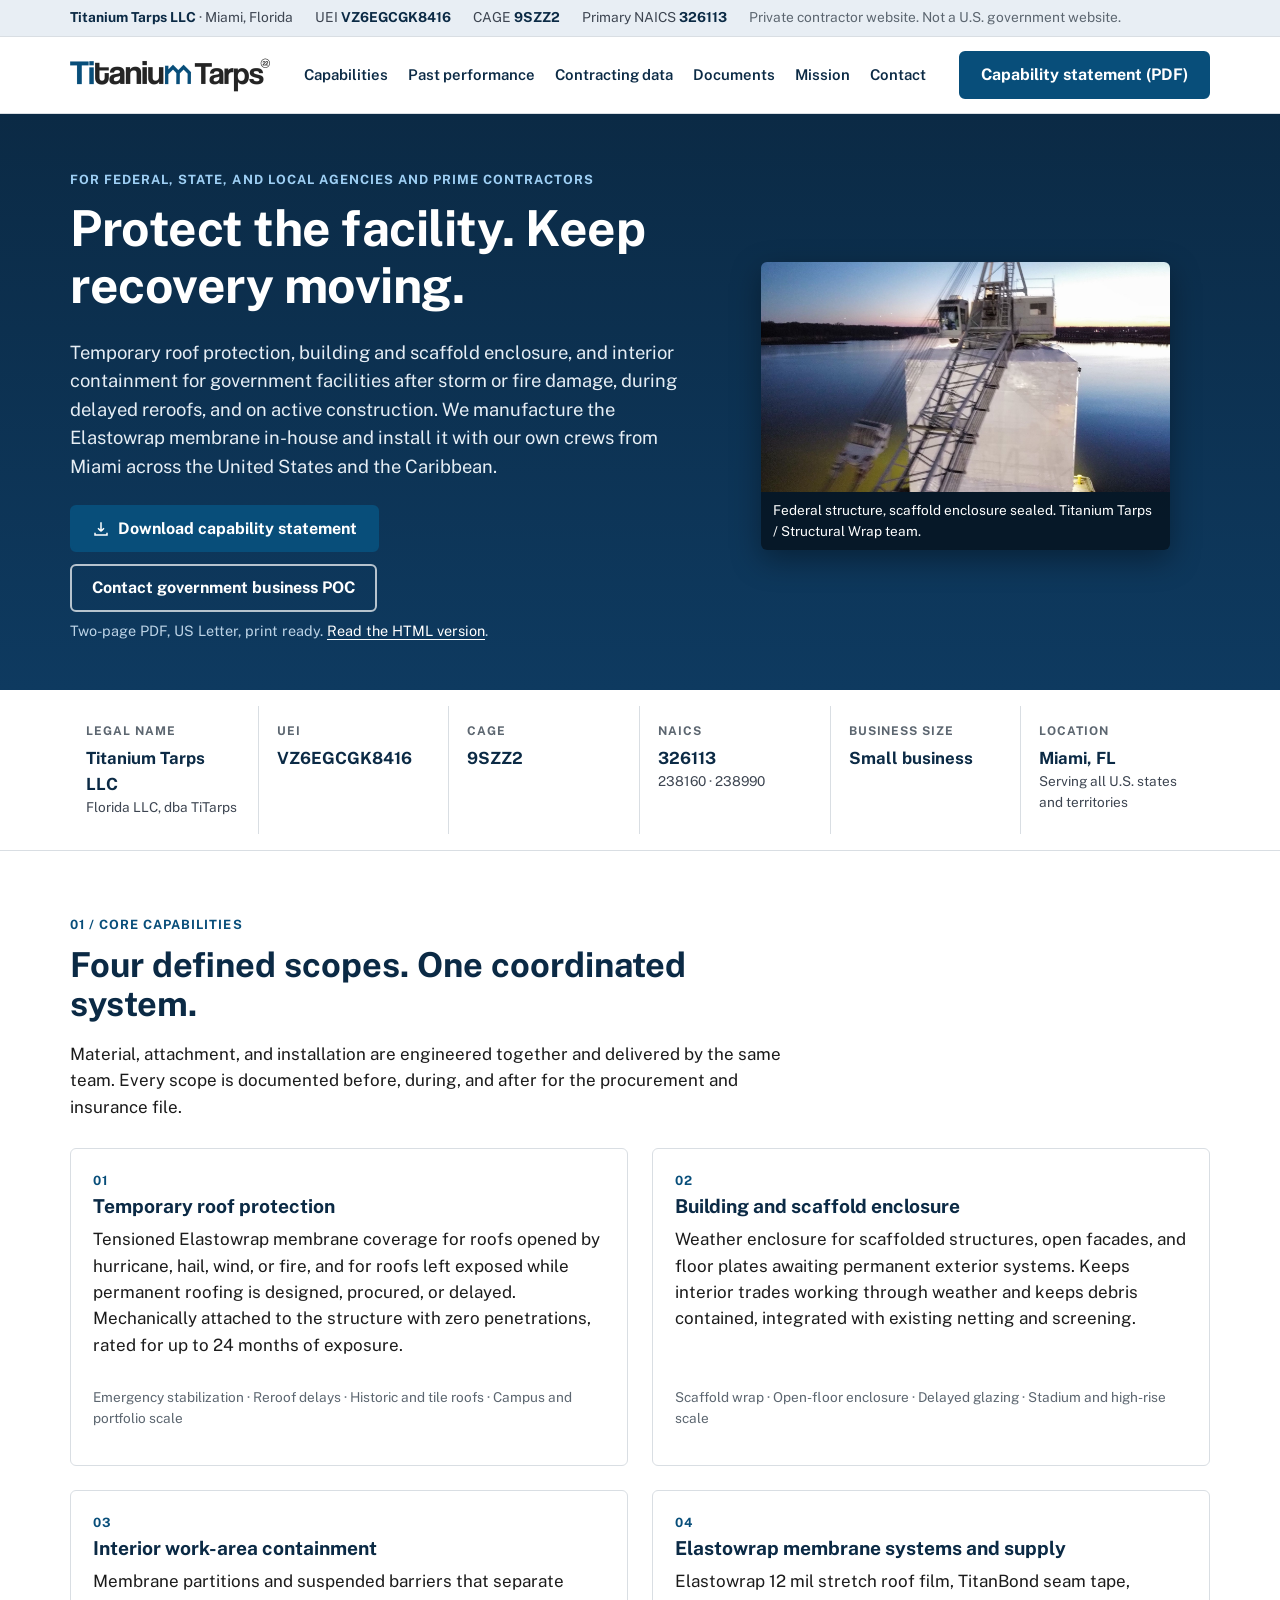
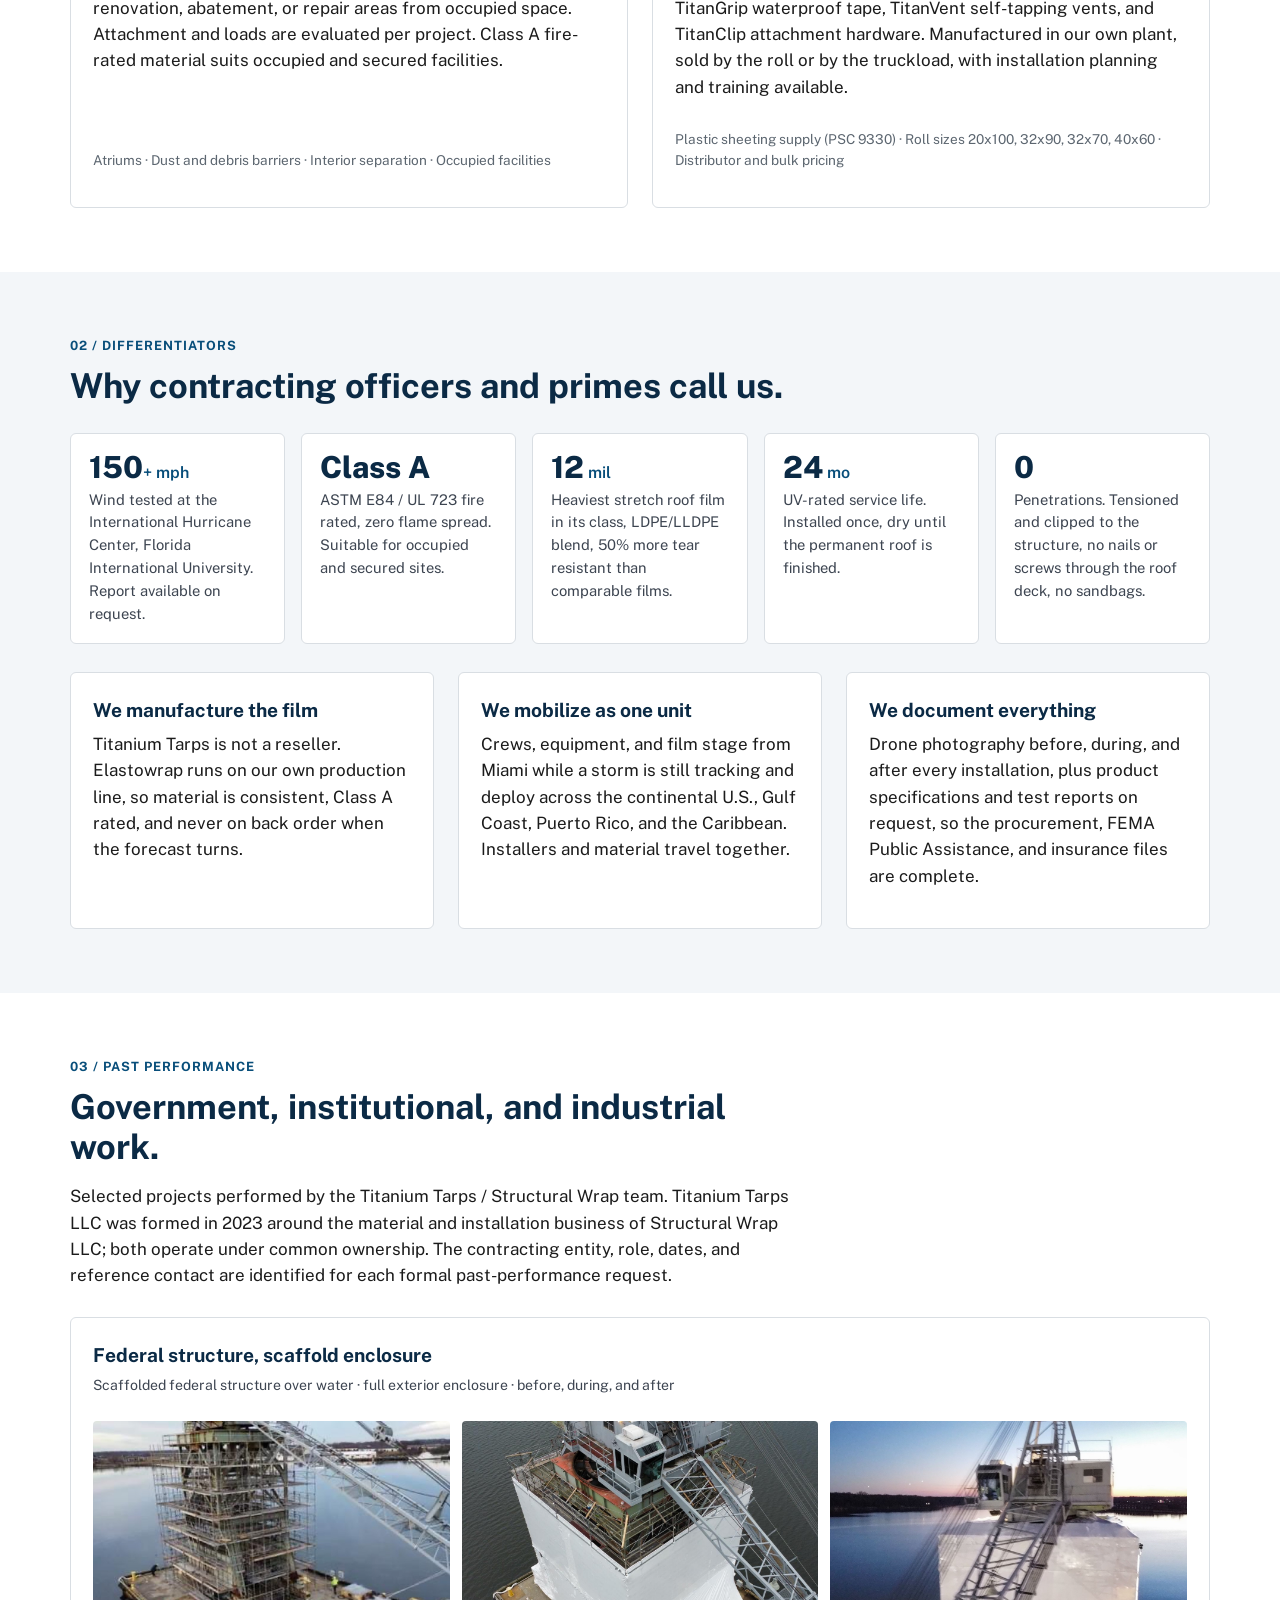
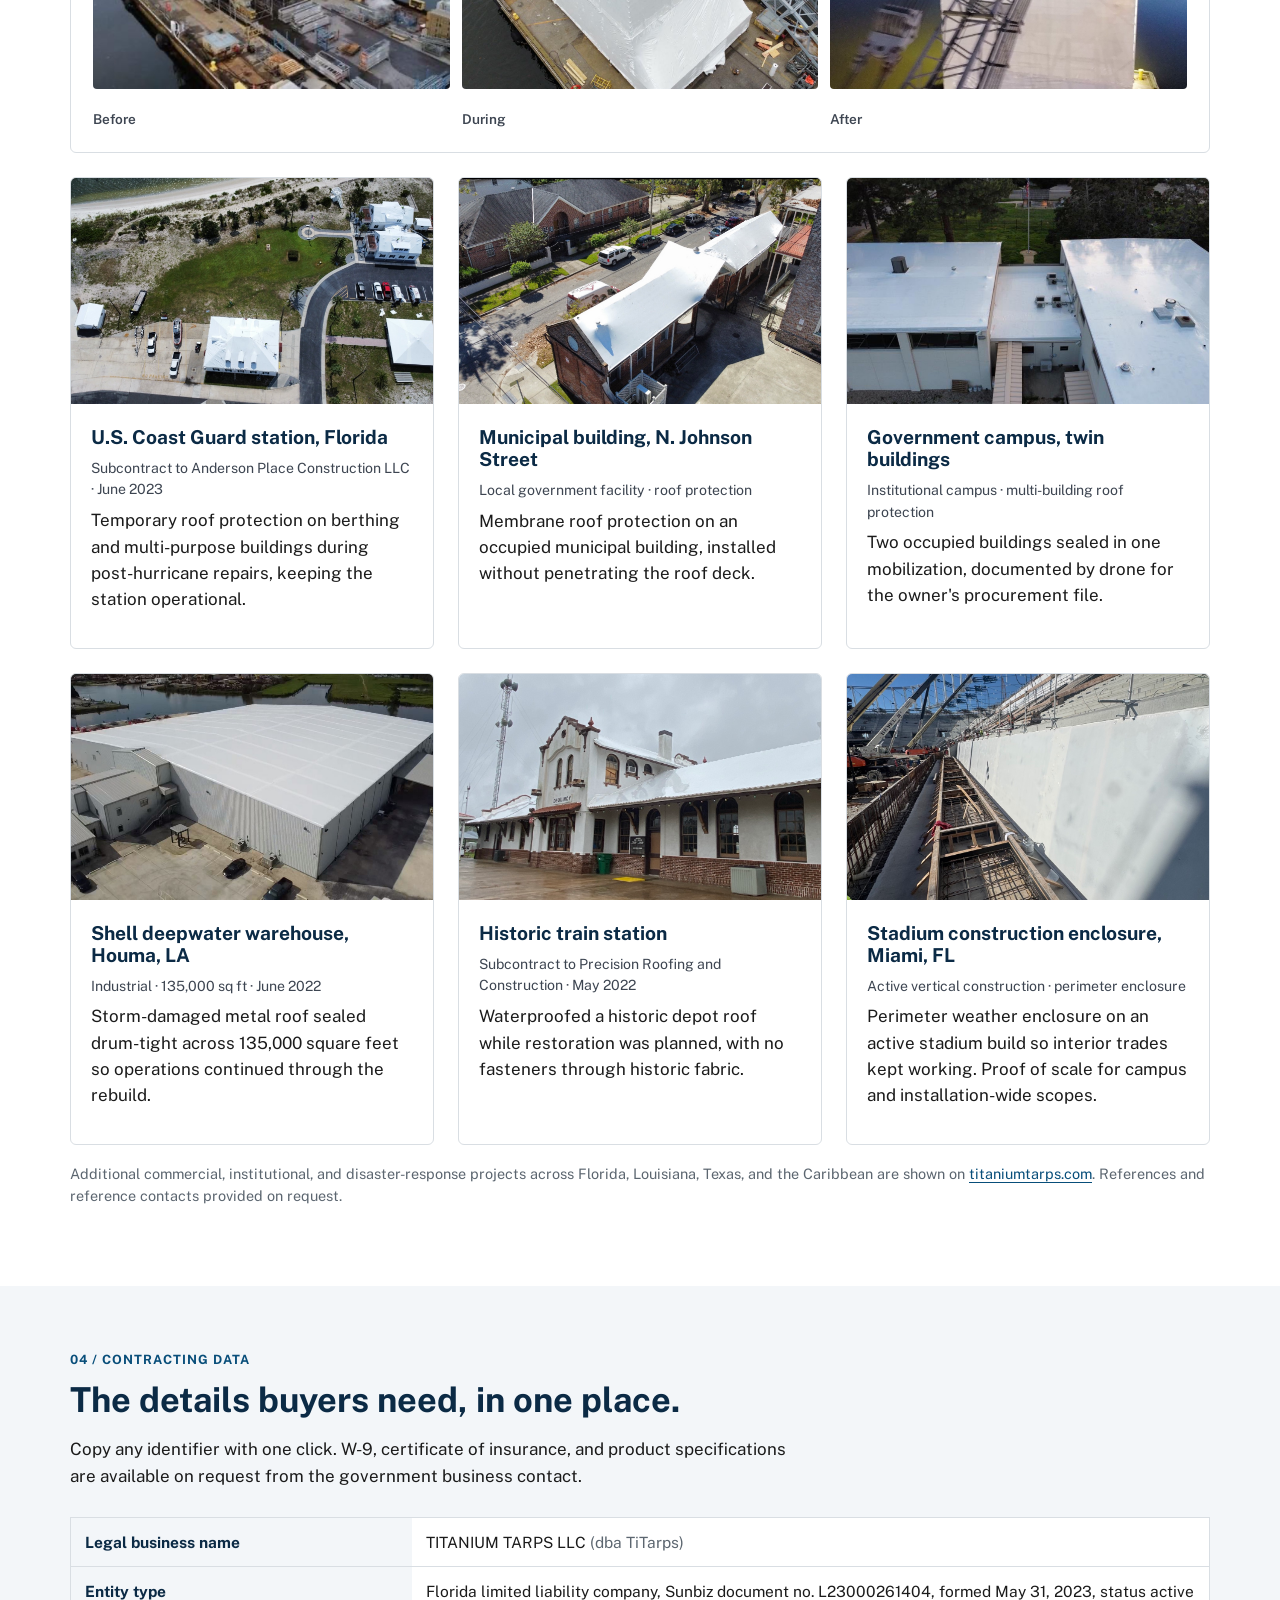
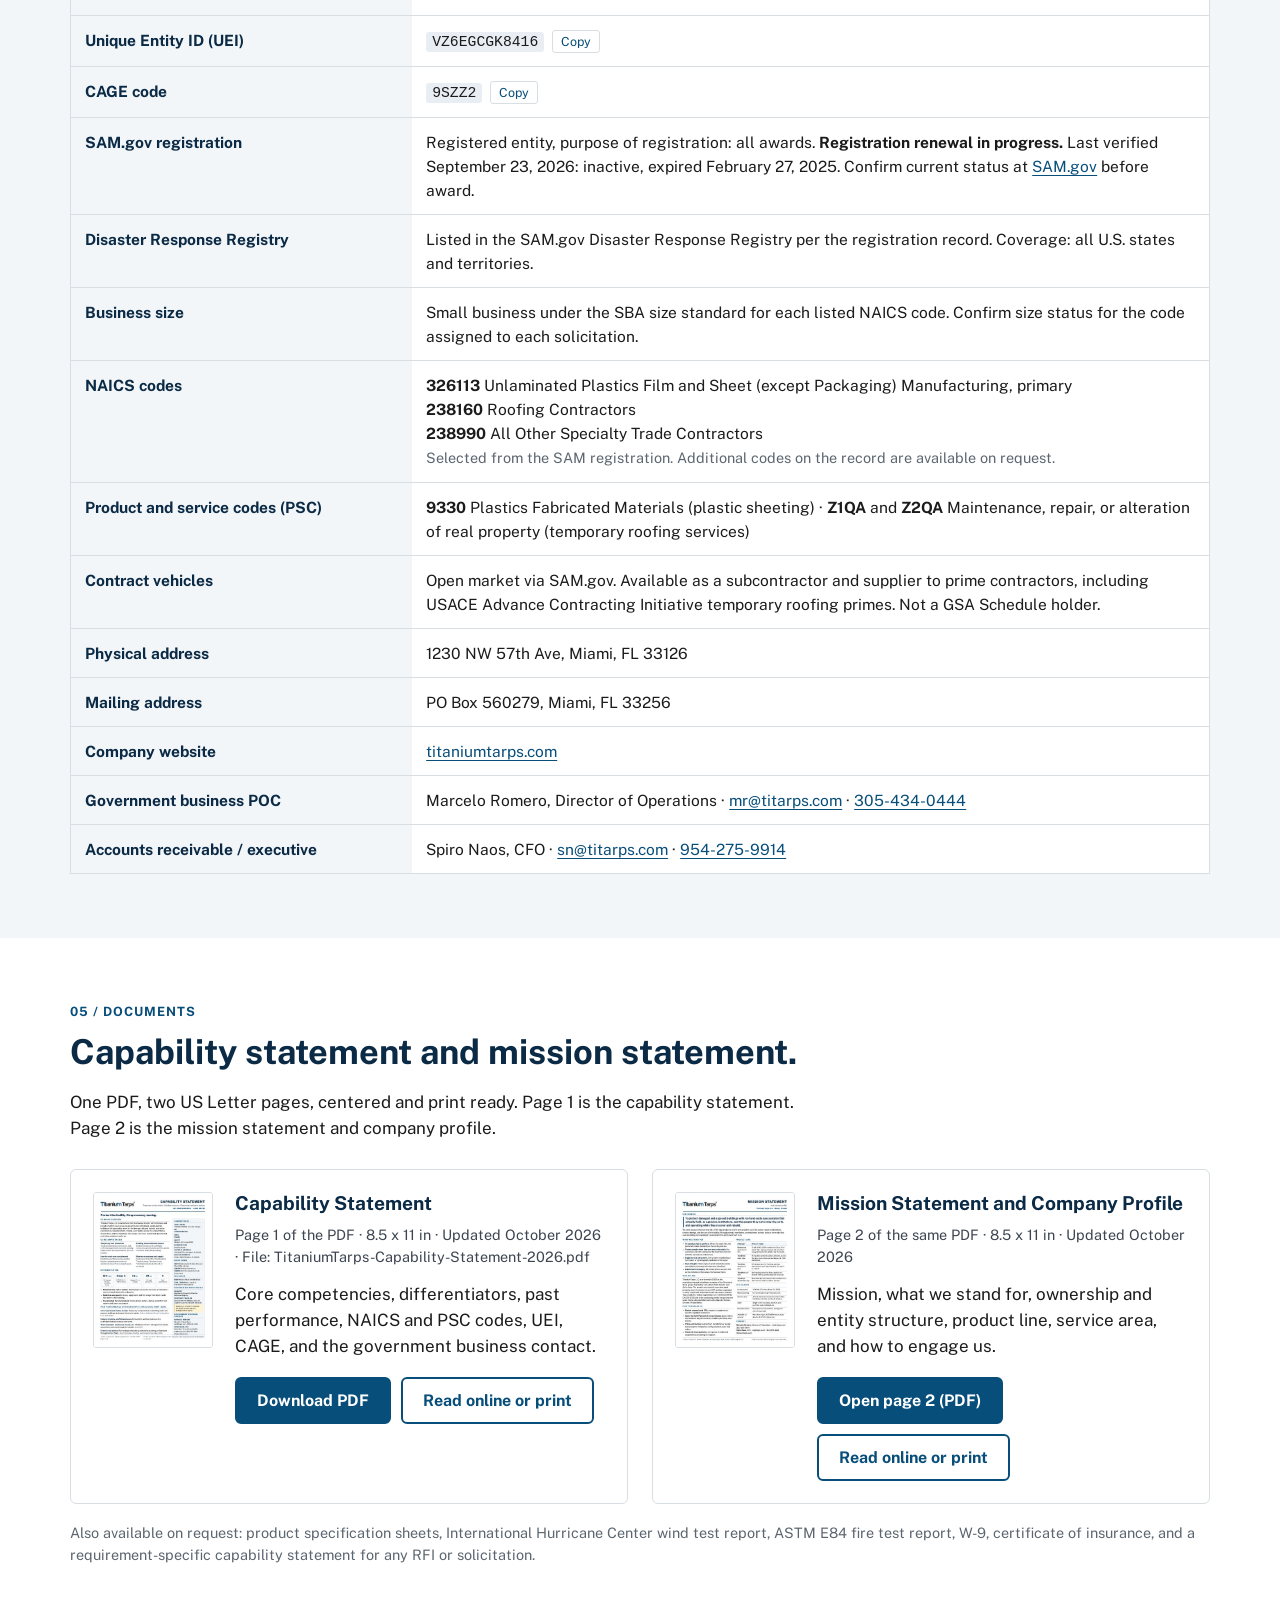
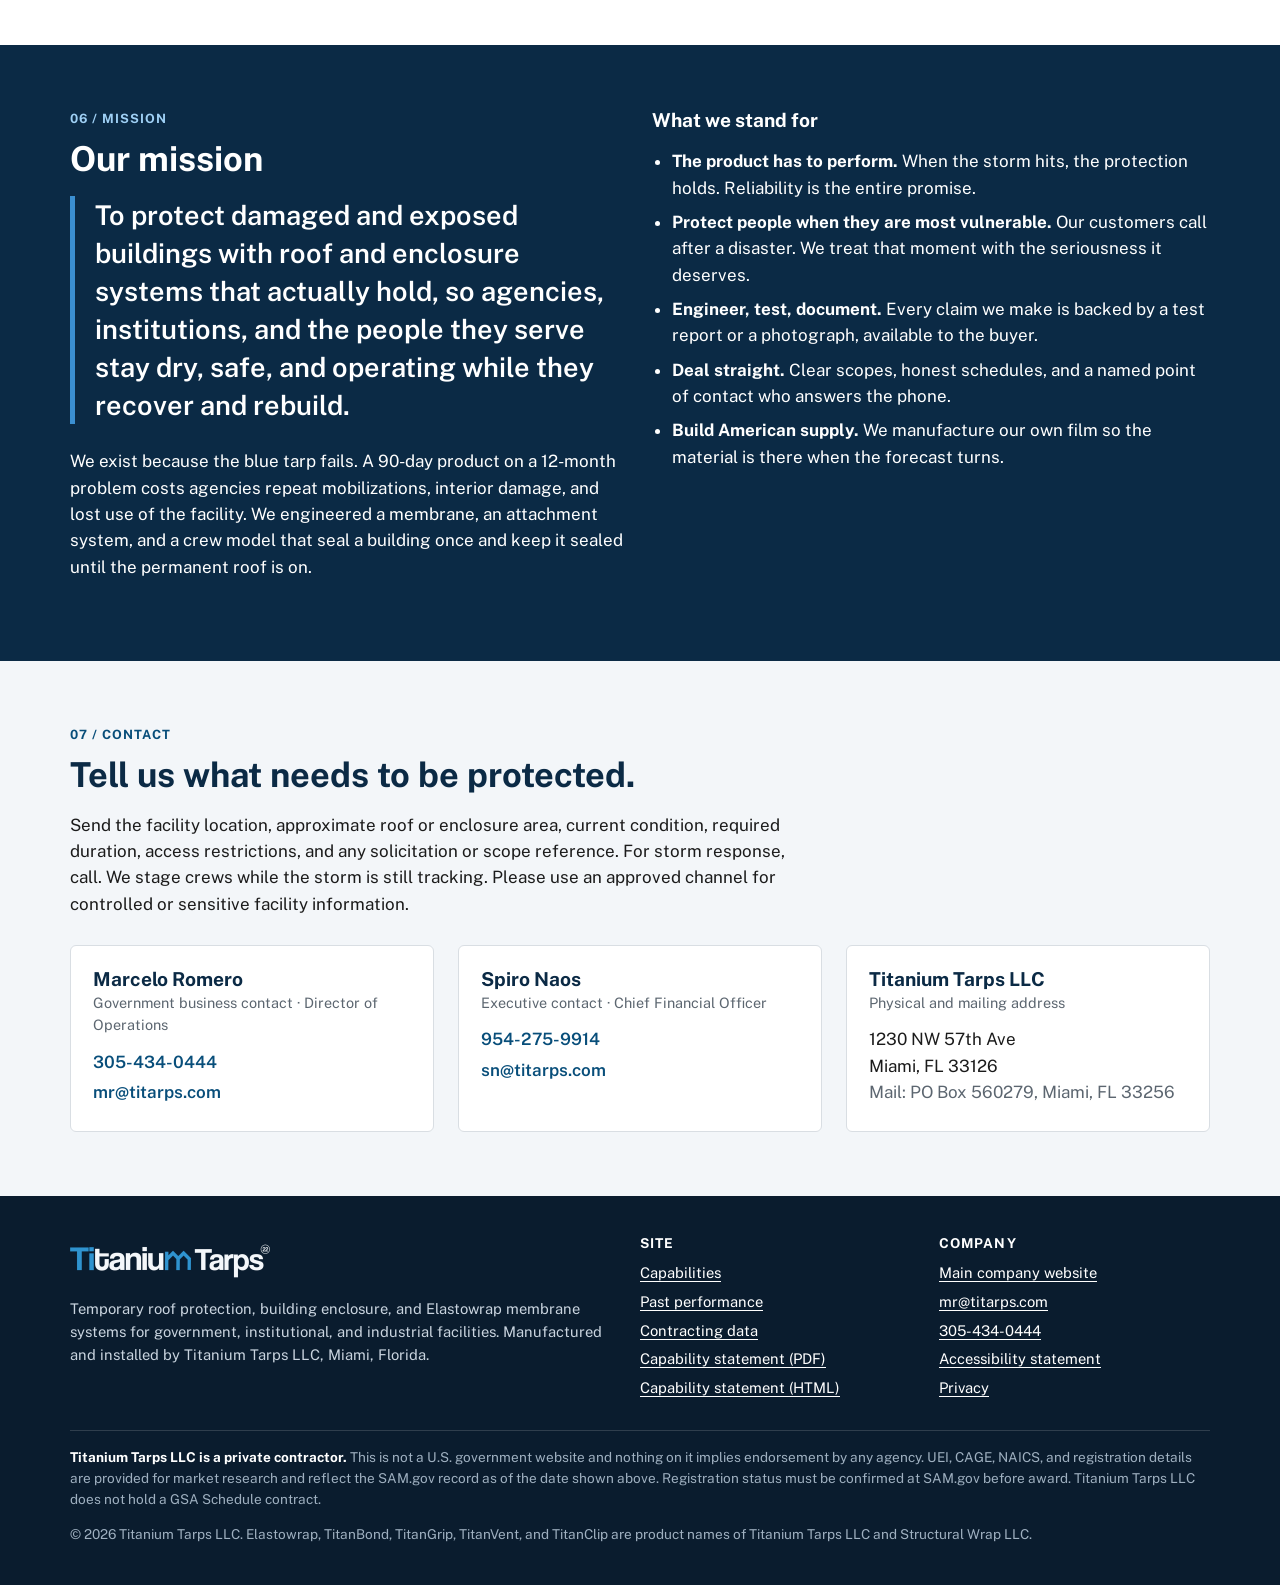
==== index.html @ 2c8c98b2 "Titanium Tarps government capabilities site: home page, 2-page capability statement, PDF Co-Authored" ====
<!doctype html>
<html lang="en">
<head>
<meta charset="utf-8">
<meta name="viewport" content="width=device-width, initial-scale=1">
<title>Titanium Tarps LLC | Government Capabilities: Temporary Roof Protection and Building Enclosure</title>
<meta name="description" content="Titanium Tarps LLC (UEI VZ6EGCGK8416, CAGE 9SZZ2), Miami, Florida. Temporary roof protection, building and scaffold enclosure, interior containment, and Elastowrap membrane supply for federal, state, and local facilities. Download the capability statement.">
<link rel="canonical" href="https://ljbond7.github.io/titarps-gov/">
<meta property="og:title" content="Titanium Tarps LLC | Government Capabilities">
<meta property="og:description" content="Temporary roof protection and building enclosure for government facilities, disaster recovery, and active construction. UEI VZ6EGCGK8416, CAGE 9SZZ2.">
<meta property="og:image" content="https://ljbond7.github.io/titarps-gov/assets/img/gov-tower-after.jpg">
<meta property="og:type" content="website">
<link rel="icon" type="image/png" sizes="32x32" href="assets/logo/favicon-32.png">
<link rel="preconnect" href="https://fonts.googleapis.com">
<link rel="preconnect" href="https://fonts.gstatic.com" crossorigin>
<link href="https://fonts.googleapis.com/css2?family=Public+Sans:wght@400;600;700;800&display=swap" rel="stylesheet">
<link rel="stylesheet" href="css/site.css">
<script type="application/ld+json">
{
  "@context":"https://schema.org",
  "@type":"Organization",
  "name":"Titanium Tarps LLC",
  "alternateName":"TiTarps",
  "url":"https://ljbond7.github.io/titarps-gov/",
  "logo":"https://ljbond7.github.io/titarps-gov/assets/logo/logo.png",
  "telephone":"+1-305-434-0444",
  "email":"mr@titarps.com",
  "address":{"@type":"PostalAddress","streetAddress":"1230 NW 57th Ave","addressLocality":"Miami","addressRegion":"FL","postalCode":"33126","addressCountry":"US"},
  "identifier":[
    {"@type":"PropertyValue","propertyID":"UEI","value":"VZ6EGCGK8416"},
    {"@type":"PropertyValue","propertyID":"CAGE","value":"9SZZ2"},
    {"@type":"PropertyValue","propertyID":"NAICS","value":"326113"}
  ],
  "sameAs":["https://titaniumtarps.com/"]
}
</script>
</head>
<body>
<a class="skip" href="#main">Skip to main content</a>

<div class="idbar">
  <div class="container">
    <span><strong>Titanium Tarps LLC</strong> · Miami, Florida</span>
    <span>UEI <strong>VZ6EGCGK8416</strong></span>
    <span>CAGE <strong>9SZZ2</strong></span>
    <span>Primary NAICS <strong>326113</strong></span>
    <span class="muted">Private contractor website. Not a U.S. government website.</span>
  </div>
</div>

<header class="hdr">
  <div class="container">
    <a class="hdr__logo" href="./" aria-label="Titanium Tarps home"><img src="assets/logo/logo.png" alt="Titanium Tarps" width="220" height="55"></a>
    <button class="burger" id="burger" aria-expanded="false" aria-controls="nav">Menu</button>
    <nav class="hdr__nav" id="nav" aria-label="Primary">
      <a href="#capabilities">Capabilities</a>
      <a href="#performance">Past performance</a>
      <a href="#data">Contracting data</a>
      <a href="#documents">Documents</a>
      <a href="#mission">Mission</a>
      <a href="#contact">Contact</a>
    </nav>
    <a class="btn btn--primary hdr__cta" href="docs/TitaniumTarps-Capability-Statement-2026.pdf">Capability statement (PDF)</a>
  </div>
</header>

<main id="main">

<section class="hero">
  <div class="container hero__grid">
    <div>
      <p class="eyebrow">For federal, state, and local agencies and prime contractors</p>
      <h1>Protect the facility. Keep recovery moving.</h1>
      <p class="lead">Temporary roof protection, building and scaffold enclosure, and interior containment for government facilities after storm or fire damage, during delayed reroofs, and on active construction. We manufacture the Elastowrap membrane in-house and install it with our own crews from Miami across the United States and the Caribbean.</p>
      <div class="hero__ctas">
        <a class="btn btn--primary" href="docs/TitaniumTarps-Capability-Statement-2026.pdf">
          <svg viewBox="0 0 24 24" fill="none" stroke="currentColor" stroke-width="2" aria-hidden="true"><path d="M12 3v12m0 0 4-4m-4 4-4-4M4 17v3h16v-3"/></svg>
          Download capability statement
        </a>
        <a class="btn btn--ghost" href="#contact">Contact government business POC</a>
      </div>
      <p class="small" style="color:#bcd3e6;margin:0">Two-page PDF, US Letter, print ready. <a href="capability-statement.html" style="color:#fff">Read the HTML version</a>.</p>
    </div>
    <figure class="hero__img">
      <img src="assets/img/gov-tower-after.jpg" alt="Federal structure on scaffolding fully enclosed in white Titanium Tarps membrane after installation" width="1600" height="1067">
      <figcaption>Federal structure, scaffold enclosure sealed. Titanium Tarps / Structural Wrap team.</figcaption>
    </figure>
  </div>
</section>

<section class="facts" aria-label="Company quick facts">
  <div class="container">
    <dl>
      <div><dt>Legal name</dt><dd>Titanium Tarps LLC<small>Florida LLC, dba TiTarps</small></dd></div>
      <div><dt>UEI</dt><dd>VZ6EGCGK8416</dd></div>
      <div><dt>CAGE</dt><dd>9SZZ2</dd></div>
      <div><dt>NAICS</dt><dd>326113<small>238160 · 238990</small></dd></div>
      <div><dt>Business size</dt><dd>Small business</dd></div>
      <div><dt>Location</dt><dd>Miami, FL<small>Serving all U.S. states and territories</small></dd></div>
    </dl>
  </div>
</section>

<section class="sec" id="capabilities">
  <div class="container">
    <div class="sec__head">
      <p class="eyebrow">01 / Core capabilities</p>
      <h2>Four defined scopes. One coordinated system.</h2>
      <p>Material, attachment, and installation are engineered together and delivered by the same team. Every scope is documented before, during, and after for the procurement and insurance file.</p>
    </div>
    <div class="grid-2">
      <article class="card">
        <span class="num">01</span>
        <h3>Temporary roof protection</h3>
        <p>Tensioned Elastowrap membrane coverage for roofs opened by hurricane, hail, wind, or fire, and for roofs left exposed while permanent roofing is designed, procured, or delayed. Mechanically attached to the structure with zero penetrations, rated for up to 24 months of exposure.</p>
        <p class="tags">Emergency stabilization · Reroof delays · Historic and tile roofs · Campus and portfolio scale</p>
      </article>
      <article class="card">
        <span class="num">02</span>
        <h3>Building and scaffold enclosure</h3>
        <p>Weather enclosure for scaffolded structures, open facades, and floor plates awaiting permanent exterior systems. Keeps interior trades working through weather and keeps debris contained, integrated with existing netting and screening.</p>
        <p class="tags">Scaffold wrap · Open-floor enclosure · Delayed glazing · Stadium and high-rise scale</p>
      </article>
      <article class="card">
        <span class="num">03</span>
        <h3>Interior work-area containment</h3>
        <p>Membrane partitions and suspended barriers that separate renovation, abatement, or repair areas from occupied space. Attachment and loads are evaluated per project. Class A fire-rated material suits occupied and secured facilities.</p>
        <p class="tags">Atriums · Dust and debris barriers · Interior separation · Occupied facilities</p>
      </article>
      <article class="card">
        <span class="num">04</span>
        <h3>Elastowrap membrane systems and supply</h3>
        <p>Elastowrap 12 mil stretch roof film, TitanBond seam tape, TitanGrip waterproof tape, TitanVent self-tapping vents, and TitanClip attachment hardware. Manufactured in our own plant, sold by the roll or by the truckload, with installation planning and training available.</p>
        <p class="tags">Plastic sheeting supply (PSC 9330) · Roll sizes 20x100, 32x90, 32x70, 40x60 · Distributor and bulk pricing</p>
      </article>
    </div>
  </div>
</section>

<section class="sec sec--alt" id="why">
  <div class="container">
    <div class="sec__head">
      <p class="eyebrow">02 / Differentiators</p>
      <h2>Why contracting officers and primes call us.</h2>
    </div>
    <ul class="specs" aria-label="Tested performance">
      <li><div class="big">150<span>+ mph</span></div><p>Wind tested at the International Hurricane Center, Florida International University. Report available on request.</p></li>
      <li><div class="big">Class A</div><p>ASTM E84 / UL 723 fire rated, zero flame spread. Suitable for occupied and secured sites.</p></li>
      <li><div class="big">12<span> mil</span></div><p>Heaviest stretch roof film in its class, LDPE/LLDPE blend, 50% more tear resistant than comparable films.</p></li>
      <li><div class="big">24<span> mo</span></div><p>UV-rated service life. Installed once, dry until the permanent roof is finished.</p></li>
      <li><div class="big">0</div><p>Penetrations. Tensioned and clipped to the structure, no nails or screws through the roof deck, no sandbags.</p></li>
    </ul>
    <div class="grid-3" style="margin-top:28px">
      <div class="card">
        <h3>We manufacture the film</h3>
        <p>Titanium Tarps is not a reseller. Elastowrap runs on our own production line, so material is consistent, Class A rated, and never on back order when the forecast turns.</p>
      </div>
      <div class="card">
        <h3>We mobilize as one unit</h3>
        <p>Crews, equipment, and film stage from Miami while a storm is still tracking and deploy across the continental U.S., Gulf Coast, Puerto Rico, and the Caribbean. Installers and material travel together.</p>
      </div>
      <div class="card">
        <h3>We document everything</h3>
        <p>Drone photography before, during, and after every installation, plus product specifications and test reports on request, so the procurement, FEMA Public Assistance, and insurance files are complete.</p>
      </div>
    </div>
  </div>
</section>

<section class="sec" id="performance">
  <div class="container">
    <div class="sec__head">
      <p class="eyebrow">03 / Past performance</p>
      <h2>Government, institutional, and industrial work.</h2>
      <p>Selected projects performed by the Titanium Tarps / Structural Wrap team. Titanium Tarps LLC was formed in 2023 around the material and installation business of Structural Wrap LLC; both operate under common ownership. The contracting entity, role, dates, and reference contact are identified for each formal past-performance request.</p>
    </div>

    <div class="card" style="margin-bottom:24px">
      <h3>Federal structure, scaffold enclosure</h3>
      <p class="pp-meta">Scaffolded federal structure over water · full exterior enclosure · before, during, and after</p>
      <div class="bda">
        <figure><img src="assets/img/gov-tower-before.jpg" alt="Federal structure on scaffolding before enclosure" loading="lazy"><figcaption>Before</figcaption></figure>
        <figure><img src="assets/img/gov-tower-during.jpg" alt="Crew installing white membrane on the scaffolded federal structure" loading="lazy"><figcaption>During</figcaption></figure>
        <figure><img src="assets/img/gov-tower-after.jpg" alt="The structure fully sealed in white membrane" loading="lazy"><figcaption>After</figcaption></figure>
      </div>
    </div>

    <div class="grid-3">
      <article class="card card--photo">
        <img src="assets/img/gov-coast-guard-florida.jpg" alt="U.S. Coast Guard facility roofs in Florida being covered with white membrane" loading="lazy">
        <div class="card__body">
          <h3>U.S. Coast Guard station, Florida</h3>
          <p class="pp-meta">Subcontract to Anderson Place Construction LLC · June 2023</p>
          <p>Temporary roof protection on berthing and multi-purpose buildings during post-hurricane repairs, keeping the station operational.</p>
        </div>
      </article>
      <article class="card card--photo">
        <img src="assets/img/municipal-bldg-n-johnson-st.jpg" alt="Municipal building on N Johnson Street sealed under a white membrane roof" loading="lazy">
        <div class="card__body">
          <h3>Municipal building, N. Johnson Street</h3>
          <p class="pp-meta">Local government facility · roof protection</p>
          <p>Membrane roof protection on an occupied municipal building, installed without penetrating the roof deck.</p>
        </div>
      </article>
      <article class="card card--photo">
        <img src="assets/img/gov-campus-flagpole-roofs.jpg" alt="Twin government facility roofs sealed white with a flagpole between them" loading="lazy">
        <div class="card__body">
          <h3>Government campus, twin buildings</h3>
          <p class="pp-meta">Institutional campus · multi-building roof protection</p>
          <p>Two occupied buildings sealed in one mobilization, documented by drone for the owner's procurement file.</p>
        </div>
      </article>
      <article class="card card--photo">
        <img src="assets/img/warehouse-houma-after.jpg" alt="Large industrial warehouse in Houma, Louisiana sealed under white stretch wrap roof" loading="lazy">
        <div class="card__body">
          <h3>Shell deepwater warehouse, Houma, LA</h3>
          <p class="pp-meta">Industrial · 135,000 sq ft · June 2022</p>
          <p>Storm-damaged metal roof sealed drum-tight across 135,000 square feet so operations continued through the rebuild.</p>
        </div>
      </article>
      <article class="card card--photo">
        <img src="assets/img/historic-train-depot.jpg" alt="Historic train depot with its roof protected under white membrane" loading="lazy">
        <div class="card__body">
          <h3>Historic train station</h3>
          <p class="pp-meta">Subcontract to Precision Roofing and Construction · May 2022</p>
          <p>Waterproofed a historic depot roof while restoration was planned, with no fasteners through historic fabric.</p>
        </div>
      </article>
      <article class="card card--photo">
        <img src="assets/img/stadium-wall-wrap.jpg" alt="Stadium under construction with perimeter walls enclosed in white membrane" loading="lazy">
        <div class="card__body">
          <h3>Stadium construction enclosure, Miami, FL</h3>
          <p class="pp-meta">Active vertical construction · perimeter enclosure</p>
          <p>Perimeter weather enclosure on an active stadium build so interior trades kept working. Proof of scale for campus and installation-wide scopes.</p>
        </div>
      </article>
    </div>
    <p class="small muted" style="margin-top:18px">Additional commercial, institutional, and disaster-response projects across Florida, Louisiana, Texas, and the Caribbean are shown on <a href="https://titaniumtarps.com/">titaniumtarps.com</a>. References and reference contacts provided on request.</p>
  </div>
</section>

<section class="sec sec--alt" id="data">
  <div class="container">
    <div class="sec__head">
      <p class="eyebrow">04 / Contracting data</p>
      <h2>The details buyers need, in one place.</h2>
      <p>Copy any identifier with one click. W-9, certificate of insurance, and product specifications are available on request from the government business contact.</p>
    </div>
    <div class="tblwrap"><table class="datatbl">
      <tbody>
        <tr><th scope="row">Legal business name</th><td>TITANIUM TARPS LLC <span class="muted">(dba TiTarps)</span></td></tr>
        <tr><th scope="row">Entity type</th><td>Florida limited liability company, Sunbiz document no. L23000261404, formed May 31, 2023, status active</td></tr>
        <tr><th scope="row">Unique Entity ID (UEI)</th><td><code id="uei">VZ6EGCGK8416</code><button class="copy" data-copy="uei" type="button">Copy</button></td></tr>
        <tr><th scope="row">CAGE code</th><td><code id="cage">9SZZ2</code><button class="copy" data-copy="cage" type="button">Copy</button></td></tr>
        <tr><th scope="row">SAM.gov registration</th><td>Registered entity, purpose of registration: all awards. <strong>Registration renewal in progress.</strong> Last verified September 23, 2026: inactive, expired February 27, 2025. Confirm current status at <a href="https://sam.gov/">SAM.gov</a> before award.</td></tr>
        <tr><th scope="row">Disaster Response Registry</th><td>Listed in the SAM.gov Disaster Response Registry per the registration record. Coverage: all U.S. states and territories.</td></tr>
        <tr><th scope="row">Business size</th><td>Small business under the SBA size standard for each listed NAICS code. Confirm size status for the code assigned to each solicitation.</td></tr>
        <tr><th scope="row">NAICS codes</th><td>
          <strong>326113</strong> Unlaminated Plastics Film and Sheet (except Packaging) Manufacturing, primary<br>
          <strong>238160</strong> Roofing Contractors<br>
          <strong>238990</strong> All Other Specialty Trade Contractors<br>
          <span class="small muted">Selected from the SAM registration. Additional codes on the record are available on request.</span></td></tr>
        <tr><th scope="row">Product and service codes (PSC)</th><td><strong>9330</strong> Plastics Fabricated Materials (plastic sheeting) · <strong>Z1QA</strong> and <strong>Z2QA</strong> Maintenance, repair, or alteration of real property (temporary roofing services)</td></tr>
        <tr><th scope="row">Contract vehicles</th><td>Open market via SAM.gov. Available as a subcontractor and supplier to prime contractors, including USACE Advance Contracting Initiative temporary roofing primes. Not a GSA Schedule holder.</td></tr>
        <tr><th scope="row">Physical address</th><td>1230 NW 57th Ave, Miami, FL 33126</td></tr>
        <tr><th scope="row">Mailing address</th><td>PO Box 560279, Miami, FL 33256</td></tr>
        <tr><th scope="row">Company website</th><td><a href="https://titaniumtarps.com/">titaniumtarps.com</a></td></tr>
        <tr><th scope="row">Government business POC</th><td>Marcelo Romero, Director of Operations · <a href="mailto:mr@titarps.com">mr@titarps.com</a> · <a href="tel:+13054340444">305-434-0444</a></td></tr>
        <tr><th scope="row">Accounts receivable / executive</th><td>Spiro Naos, CFO · <a href="mailto:sn@titarps.com">sn@titarps.com</a> · <a href="tel:+19542759914">954-275-9914</a></td></tr>
      </tbody>
    </table></div>
  </div>
</section>

<section class="sec" id="documents">
  <div class="container">
    <div class="sec__head">
      <p class="eyebrow">05 / Documents</p>
      <h2>Capability statement and mission statement.</h2>
      <p>One PDF, two US Letter pages, centered and print ready. Page 1 is the capability statement. Page 2 is the mission statement and company profile.</p>
    </div>
    <div class="grid-2">
      <div class="doc">
        <div class="doc__thumb"><img src="assets/img/capstatement-p1.jpg" alt="Thumbnail of the capability statement, page 1" loading="lazy"></div>
        <div>
          <h3>Capability Statement</h3>
          <p class="doc__meta">Page 1 of the PDF · 8.5 x 11 in · Updated October 2026 · File: TitaniumTarps-Capability-Statement-2026.pdf</p>
          <p>Core competencies, differentiators, past performance, NAICS and PSC codes, UEI, CAGE, and the government business contact.</p>
          <div class="doc__actions">
            <a class="btn btn--primary" href="docs/TitaniumTarps-Capability-Statement-2026.pdf" download>Download PDF</a>
            <a class="btn btn--outline" href="capability-statement.html">Read online or print</a>
          </div>
        </div>
      </div>
      <div class="doc">
        <div class="doc__thumb"><img src="assets/img/capstatement-p2.jpg" alt="Thumbnail of the mission statement and company profile, page 2" loading="lazy"></div>
        <div>
          <h3>Mission Statement and Company Profile</h3>
          <p class="doc__meta">Page 2 of the same PDF · 8.5 x 11 in · Updated October 2026</p>
          <p>Mission, what we stand for, ownership and entity structure, product line, service area, and how to engage us.</p>
          <div class="doc__actions">
            <a class="btn btn--primary" href="docs/TitaniumTarps-Capability-Statement-2026.pdf#page=2">Open page 2 (PDF)</a>
            <a class="btn btn--outline" href="capability-statement.html#mission">Read online or print</a>
          </div>
        </div>
      </div>
    </div>
    <p class="small muted" style="margin-top:18px">Also available on request: product specification sheets, International Hurricane Center wind test report, ASTM E84 fire test report, W-9, certificate of insurance, and a requirement-specific capability statement for any RFI or solicitation.</p>
  </div>
</section>

<section class="sec mission" id="mission">
  <div class="container grid-2">
    <div>
      <p class="eyebrow">06 / Mission</p>
      <h2>Our mission</h2>
      <blockquote>To protect damaged and exposed buildings with roof and enclosure systems that actually hold, so agencies, institutions, and the people they serve stay dry, safe, and operating while they recover and rebuild.</blockquote>
      <p>We exist because the blue tarp fails. A 90-day product on a 12-month problem costs agencies repeat mobilizations, interior damage, and lost use of the facility. We engineered a membrane, an attachment system, and a crew model that seal a building once and keep it sealed until the permanent roof is on.</p>
    </div>
    <div>
      <h3>What we stand for</h3>
      <ul>
        <li><strong>The product has to perform.</strong> When the storm hits, the protection holds. Reliability is the entire promise.</li>
        <li><strong>Protect people when they are most vulnerable.</strong> Our customers call after a disaster. We treat that moment with the seriousness it deserves.</li>
        <li><strong>Engineer, test, document.</strong> Every claim we make is backed by a test report or a photograph, available to the buyer.</li>
        <li><strong>Deal straight.</strong> Clear scopes, honest schedules, and a named point of contact who answers the phone.</li>
        <li><strong>Build American supply.</strong> We manufacture our own film so the material is there when the forecast turns.</li>
      </ul>
    </div>
  </div>
</section>

<section class="sec sec--alt" id="contact">
  <div class="container">
    <div class="sec__head">
      <p class="eyebrow">07 / Contact</p>
      <h2>Tell us what needs to be protected.</h2>
      <p>Send the facility location, approximate roof or enclosure area, current condition, required duration, access restrictions, and any solicitation or scope reference. For storm response, call. We stage crews while the storm is still tracking. Please use an approved channel for controlled or sensitive facility information.</p>
    </div>
    <div class="grid-3">
      <div class="contact-card">
        <h3>Marcelo Romero</h3>
        <p class="role">Government business contact · Director of Operations</p>
        <a href="tel:+13054340444">305-434-0444</a>
        <a href="mailto:mr@titarps.com?subject=Government%20requirement%20for%20Titanium%20Tarps">mr@titarps.com</a>
      </div>
      <div class="contact-card">
        <h3>Spiro Naos</h3>
        <p class="role">Executive contact · Chief Financial Officer</p>
        <a href="tel:+19542759914">954-275-9914</a>
        <a href="mailto:sn@titarps.com">sn@titarps.com</a>
      </div>
      <div class="contact-card">
        <h3>Titanium Tarps LLC</h3>
        <p class="role">Physical and mailing address</p>
        <p style="margin:0">1230 NW 57th Ave<br>Miami, FL 33126<br><span class="muted">Mail: PO Box 560279, Miami, FL 33256</span></p>
      </div>
    </div>
  </div>
</section>

</main>

<footer class="ftr">
  <div class="container">
    <div class="ftr__grid">
      <div>
        <img src="assets/logo/logo-dark.png" alt="Titanium Tarps" width="200" height="50" style="margin-bottom:12px">
        <p>Temporary roof protection, building enclosure, and Elastowrap membrane systems for government, institutional, and industrial facilities. Manufactured and installed by Titanium Tarps LLC, Miami, Florida.</p>
      </div>
      <div>
        <h4>Site</h4>
        <ul>
          <li><a href="#capabilities">Capabilities</a></li>
          <li><a href="#performance">Past performance</a></li>
          <li><a href="#data">Contracting data</a></li>
          <li><a href="docs/TitaniumTarps-Capability-Statement-2026.pdf">Capability statement (PDF)</a></li>
          <li><a href="capability-statement.html">Capability statement (HTML)</a></li>
        </ul>
      </div>
      <div>
        <h4>Company</h4>
        <ul>
          <li><a href="https://titaniumtarps.com/">Main company website</a></li>
          <li><a href="mailto:mr@titarps.com">mr@titarps.com</a></li>
          <li><a href="tel:+13054340444">305-434-0444</a></li>
          <li><a href="accessibility.html">Accessibility statement</a></li>
          <li><a href="privacy.html">Privacy</a></li>
        </ul>
      </div>
    </div>
    <div class="ftr__legal">
      <p><strong>Titanium Tarps LLC is a private contractor.</strong> This is not a U.S. government website and nothing on it implies endorsement by any agency. UEI, CAGE, NAICS, and registration details are provided for market research and reflect the SAM.gov record as of the date shown above. Registration status must be confirmed at SAM.gov before award. Titanium Tarps LLC does not hold a GSA Schedule contract.</p>
      <p>&copy; 2026 Titanium Tarps LLC. Elastowrap, TitanBond, TitanGrip, TitanVent, and TitanClip are product names of Titanium Tarps LLC and Structural Wrap LLC.</p>
    </div>
  </div>
</footer>

<script src="js/site.js"></script>
</body>
</html>
---- css/site.css ----
/* Titanium Tarps LLC, government capabilities site. Light, high-contrast, WCAG 2.1 AA targets. */
:root{
  --navy:#0b2a45;
  --blue:#084e7a;      /* logo blue */
  --blue-dk:#063a5b;
  --ink:#1b1b1b;
  --ink-2:#3d4551;
  --ink-3:#5c6670;
  --line:#d9dee3;
  --bg:#ffffff;
  --bg-2:#f3f6f9;
  --bg-3:#e8eef4;
  --warn-bg:#fff4d6;
  --warn-line:#e5a000;
  --ok:#1f7a3f;
  --max:1180px;
  --radius:6px;
  --font:"Public Sans","Helvetica Neue",Arial,sans-serif;
}
*{box-sizing:border-box}
html{scroll-behavior:smooth;-webkit-text-size-adjust:100%}
html,body{overflow-x:hidden}
body{margin:0;font-family:var(--font);font-size:17px;line-height:1.55;color:var(--ink);background:var(--bg)}
img{max-width:100%;height:auto;display:block}
a{color:var(--blue);text-underline-offset:3px}
a:hover{color:var(--blue-dk)}
:focus-visible{outline:3px solid #ffbf47;outline-offset:2px}
h1,h2,h3,h4{line-height:1.15;margin:0 0 .5em;font-weight:700;color:var(--navy)}
h1{font-size:clamp(2rem,4.2vw,3.1rem);letter-spacing:-.01em}
h2{font-size:clamp(1.55rem,3vw,2.15rem)}
h3{font-size:1.2rem}
p{margin:0 0 1em}
.container{max-width:var(--max);margin:0 auto;padding:0 20px}
.skip{position:absolute;left:-999px;top:8px;background:var(--navy);color:#fff;padding:10px 14px;z-index:999;border-radius:var(--radius)}
.skip:focus{left:8px}

/* buttons */
.btn{display:inline-flex;align-items:center;gap:8px;padding:12px 20px;border-radius:var(--radius);font-weight:700;text-decoration:none;border:2px solid transparent;cursor:pointer;font-size:1rem;line-height:1.2;font-family:inherit}
.btn--primary{background:var(--blue);color:#fff;border-color:var(--blue)}
.btn--primary:hover{background:var(--blue-dk);color:#fff}
.btn--outline{background:#fff;color:var(--blue);border-color:var(--blue)}
.btn--outline:hover{background:var(--bg-3)}
.btn--ghost{background:transparent;color:#fff;border-color:rgba(255,255,255,.7)}
.btn--ghost:hover{background:rgba(255,255,255,.12);color:#fff}
.btn svg{width:18px;height:18px;flex:none}

/* top identity bar (ours, not a government banner) */
.idbar{background:var(--bg-3);border-bottom:1px solid var(--line);font-size:.86rem;color:var(--ink-2)}
.idbar .container{display:flex;flex-wrap:wrap;overflow:hidden;gap:6px 22px;align-items:center;min-height:36px;padding-top:4px;padding-bottom:4px}
.idbar strong{color:var(--navy)}

/* header */
.hdr{background:#fff;border-bottom:1px solid var(--line);position:sticky;top:0;z-index:50}
.hdr .container{display:flex;align-items:center;justify-content:space-between;gap:20px;min-height:76px}
.hdr__logo img{width:200px;height:auto;flex:none}
.hdr__nav{display:flex;gap:4px;flex-wrap:wrap}
.hdr__nav a{color:var(--navy);text-decoration:none;font-weight:600;padding:8px 8px;border-radius:4px;font-size:.93rem;white-space:nowrap}
.hdr__nav a:hover{background:var(--bg-3)}
.hdr__cta{white-space:nowrap}
.burger{display:none;background:none;border:2px solid var(--navy);border-radius:4px;padding:6px 10px;font-weight:700;color:var(--navy);font-family:inherit;cursor:pointer}
@media (max-width:1200px){.hdr__cta{display:none}}
@media (max-width:980px){
  .hdr__nav{display:none}
  .hdr__nav.is-open{display:flex;flex-direction:column;position:absolute;left:0;right:0;top:100%;background:#fff;border-bottom:1px solid var(--line);padding:10px 20px 16px}
  .burger{display:inline-block}
  .hdr__cta{display:none}
}

/* hero */
.hero{background:linear-gradient(180deg,var(--navy) 0%,#0e3a60 100%);color:#fff;padding:56px 0 48px}
.hero h1{color:#fff;max-width:18ch}
.hero .eyebrow{color:#9fd0f5}
.hero p.lead{font-size:1.15rem;max-width:62ch;color:#e6eef5}
.hero__grid{display:grid;grid-template-columns:1.25fr 1fr;gap:40px;align-items:center}
.hero__ctas{display:flex;flex-wrap:wrap;gap:12px;margin:24px 0 8px}
.hero__img{border-radius:var(--radius);overflow:hidden;box-shadow:0 10px 30px rgba(0,0,0,.35)}
.hero__img figcaption{background:rgba(0,0,0,.55);color:#fff;font-size:.85rem;padding:8px 12px}
@media (max-width:860px){.hero__grid{grid-template-columns:1fr}}
.eyebrow{text-transform:uppercase;letter-spacing:.08em;font-size:.8rem;font-weight:700;color:var(--blue);margin-bottom:10px}

/* quick facts strip */
.facts{background:#fff;border-bottom:1px solid var(--line)}
.facts dl{display:grid;grid-template-columns:repeat(auto-fit,minmax(170px,1fr));gap:0;margin:0}
.facts div{padding:16px 18px;border-right:1px solid var(--line)}
.facts div:last-child{border-right:0}
.facts dt{font-size:.75rem;text-transform:uppercase;letter-spacing:.08em;color:var(--ink-3);font-weight:700}
.facts dd{margin:4px 0 0;font-weight:700;color:var(--navy);font-size:1.05rem;word-break:break-word}
.facts dd small{display:block;font-weight:400;color:var(--ink-2);font-size:.85rem}

/* notice */
.notice{background:var(--warn-bg);border-left:6px solid var(--warn-line);padding:14px 18px;border-radius:0 var(--radius) var(--radius) 0;margin:28px 0 0;font-size:.95rem}
.notice strong{color:var(--navy)}

/* sections */
.sec{padding:64px 0}
.sec--alt{background:var(--bg-2)}
.sec__head{max-width:74ch;margin-bottom:28px}
.grid-2{display:grid;grid-template-columns:repeat(2,1fr);gap:24px}
.grid-3{display:grid;grid-template-columns:repeat(3,1fr);gap:24px}
@media (max-width:900px){.grid-3{grid-template-columns:1fr 1fr}}
@media (max-width:640px){.grid-2,.grid-3{grid-template-columns:1fr}}
.card{background:#fff;border:1px solid var(--line);border-radius:var(--radius);padding:22px;display:flex;flex-direction:column}
.card h3{margin-top:4px}
.card .num{font-size:.8rem;font-weight:700;color:var(--blue);letter-spacing:.08em}
.card .tags{margin-top:auto;padding-top:12px;font-size:.85rem;color:var(--ink-3)}
.card img{border-radius:4px;margin-bottom:14px;aspect-ratio:16/10;object-fit:cover}
.card--photo{padding:0;overflow:hidden}
.card--photo img{border-radius:0;margin:0}
.card--photo .card__body{padding:18px 20px}
.pp-meta{font-size:.88rem;color:var(--ink-2);margin:0 0 6px}

/* spec list */
.specs{display:grid;grid-template-columns:repeat(auto-fit,minmax(200px,1fr));gap:16px;margin:0;padding:0;list-style:none}
.specs li{background:#fff;border:1px solid var(--line);border-radius:var(--radius);padding:18px}
.specs .big{font-size:1.9rem;font-weight:800;color:var(--navy);line-height:1;margin-bottom:6px}
.specs .big span{font-size:1rem;font-weight:600;color:var(--blue)}
.specs p{margin:0;font-size:.92rem;color:var(--ink-2)}

/* before-during-after row */
.bda{display:grid;grid-template-columns:repeat(3,1fr);gap:12px;margin:18px 0 0}
.bda figure{margin:0}
.bda img{aspect-ratio:4/3;object-fit:cover;border-radius:4px}
.bda figcaption{font-size:.85rem;color:var(--ink-2);padding-top:6px;font-weight:600}
@media (max-width:640px){.bda{grid-template-columns:1fr}}

/* data table */
.tblwrap{overflow-x:auto}
.datatbl{width:100%;border-collapse:collapse;table-layout:fixed;word-wrap:break-word;overflow-wrap:anywhere;background:#fff;border:1px solid var(--line);font-size:.97rem}
.datatbl th,.datatbl td{text-align:left;padding:12px 14px;border-bottom:1px solid var(--line);vertical-align:top}
.datatbl th{width:30%;background:var(--bg-2);color:var(--navy);font-weight:700}
.datatbl tr:last-child th,.datatbl tr:last-child td{border-bottom:0}
.datatbl code{font-family:"SF Mono",Menlo,Consolas,monospace;font-size:.95em;background:var(--bg-3);padding:2px 6px;border-radius:3px}
.copy{margin-left:8px;font-size:.78rem;padding:3px 8px;border:1px solid var(--line);background:#fff;border-radius:3px;cursor:pointer;color:var(--blue);font-family:inherit}
.copy:hover{background:var(--bg-3)}

/* documents */
.doc{display:grid;grid-template-columns:120px 1fr;gap:22px;background:#fff;border:1px solid var(--line);border-radius:var(--radius);padding:22px;align-items:start}
.doc__thumb{border:1px solid var(--line);background:var(--bg-2);aspect-ratio:8.5/11;display:flex;align-items:center;justify-content:center;border-radius:3px;overflow:hidden}
.doc__thumb img{width:100%;height:100%;object-fit:cover}
.doc__meta{font-size:.9rem;color:var(--ink-2);margin:4px 0 12px}
.doc__actions{display:flex;flex-wrap:wrap;gap:10px}
@media (max-width:560px){.doc{grid-template-columns:1fr}.doc__thumb{max-width:140px}}

/* mission */
.mission{background:var(--navy);color:#fff}
.mission h2,.mission h3{color:#fff}
.mission .eyebrow{color:#9fd0f5}
.mission blockquote{margin:0 0 24px;font-size:clamp(1.25rem,2.4vw,1.7rem);line-height:1.4;font-weight:600;max-width:40ch;border-left:5px solid #3b8fd1;padding-left:20px}
.mission ul{padding-left:20px}
.mission li{margin-bottom:8px;max-width:60ch}

/* contact */
.contact-card{background:#fff;border:1px solid var(--line);border-radius:var(--radius);padding:22px}
.contact-card h3{margin-bottom:2px}
.contact-card .role{color:var(--ink-3);font-size:.9rem;margin-bottom:12px}
.contact-card a{display:block;font-weight:600;text-decoration:none;margin:4px 0}
.contact-card a:hover{text-decoration:underline}

/* footer */
.ftr{background:#0a1c2e;color:#c9d4df;padding:40px 0 28px;font-size:.92rem}
.ftr a{color:#fff}
.ftr__grid{display:grid;grid-template-columns:2fr 1fr 1fr;gap:28px;margin-bottom:24px}
@media (max-width:760px){.ftr__grid{grid-template-columns:1fr}}
.ftr h4{color:#fff;font-size:.85rem;text-transform:uppercase;letter-spacing:.08em;margin-bottom:10px}
.ftr ul{list-style:none;padding:0;margin:0}
.ftr li{margin-bottom:6px}
.ftr__legal{border-top:1px solid rgba(255,255,255,.15);padding-top:16px;font-size:.85rem;color:#9fb0c0}
.ftr__legal strong{color:#fff}

/* utility */
.muted{color:var(--ink-3)}
.small{font-size:.9rem}
ul.checks{list-style:none;padding:0;margin:0}
ul.checks li{padding-left:28px;position:relative;margin-bottom:10px}
ul.checks li::before{content:"";position:absolute;left:0;top:6px;width:16px;height:16px;border-radius:50%;background:var(--blue);mask:url('data:image/svg+xml;utf8,<svg xmlns="http://www.w3.org/2000/svg" viewBox="0 0 16 16"><path fill="black" d="M6.5 11.2 3.3 8l1.1-1.1 2.1 2.1 5-5 1.1 1.1z"/><circle cx="8" cy="8" r="7.2" fill="none" stroke="black" stroke-width="1.5"/></svg>') center/contain no-repeat;-webkit-mask:url('data:image/svg+xml;utf8,<svg xmlns="http://www.w3.org/2000/svg" viewBox="0 0 16 16"><path fill="black" d="M6.5 11.2 3.3 8l1.1-1.1 2.1 2.1 5-5 1.1 1.1z"/><circle cx="8" cy="8" r="7.2" fill="none" stroke="black" stroke-width="1.5"/></svg>') center/contain no-repeat}

@media print{
  .hdr,.idbar,.hero__ctas,.burger,.ftr__grid,.copy{display:none!important}
  body{font-size:11pt;color:#000}
  .hero{background:none;color:#000;padding:10pt 0}
  .hero h1,.hero p.lead{color:#000}
  .sec{padding:14pt 0}
  a{color:#000;text-decoration:none}
}
@media (prefers-reduced-motion:reduce){html{scroll-behavior:auto}}
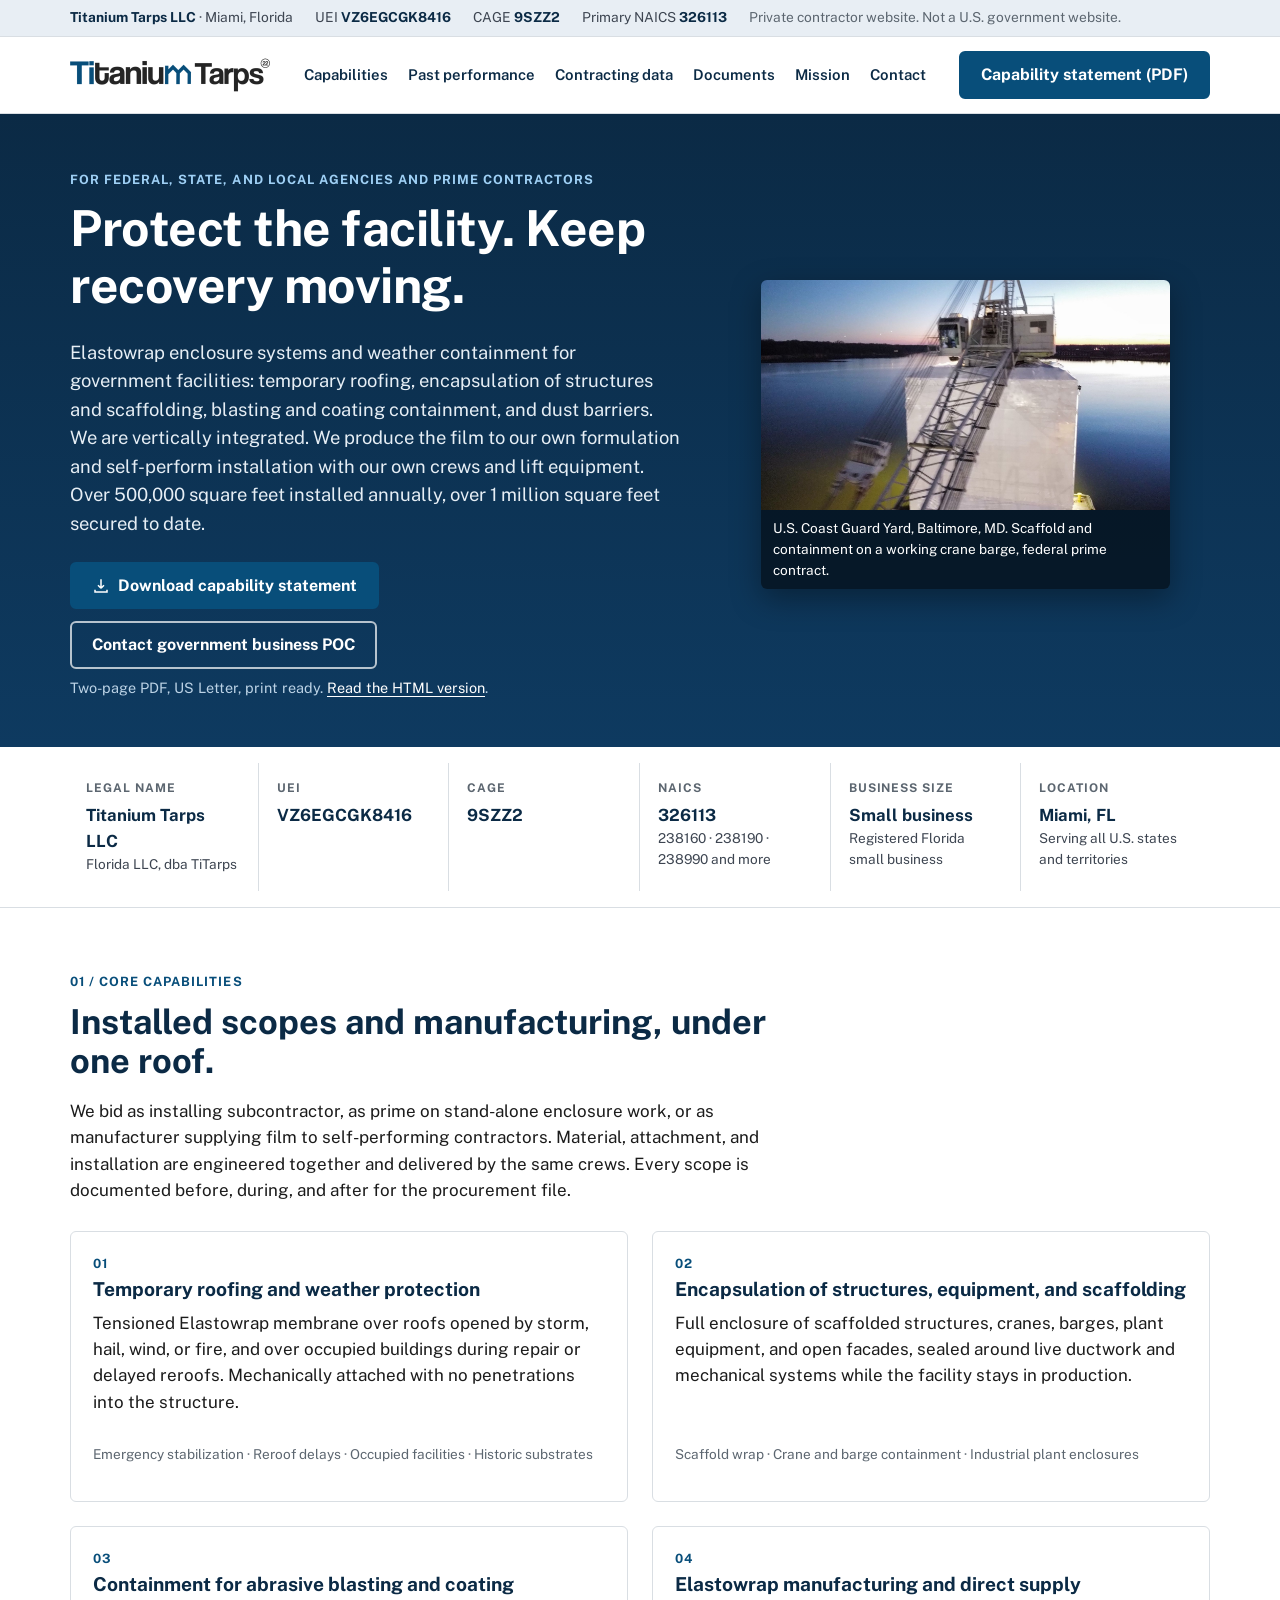
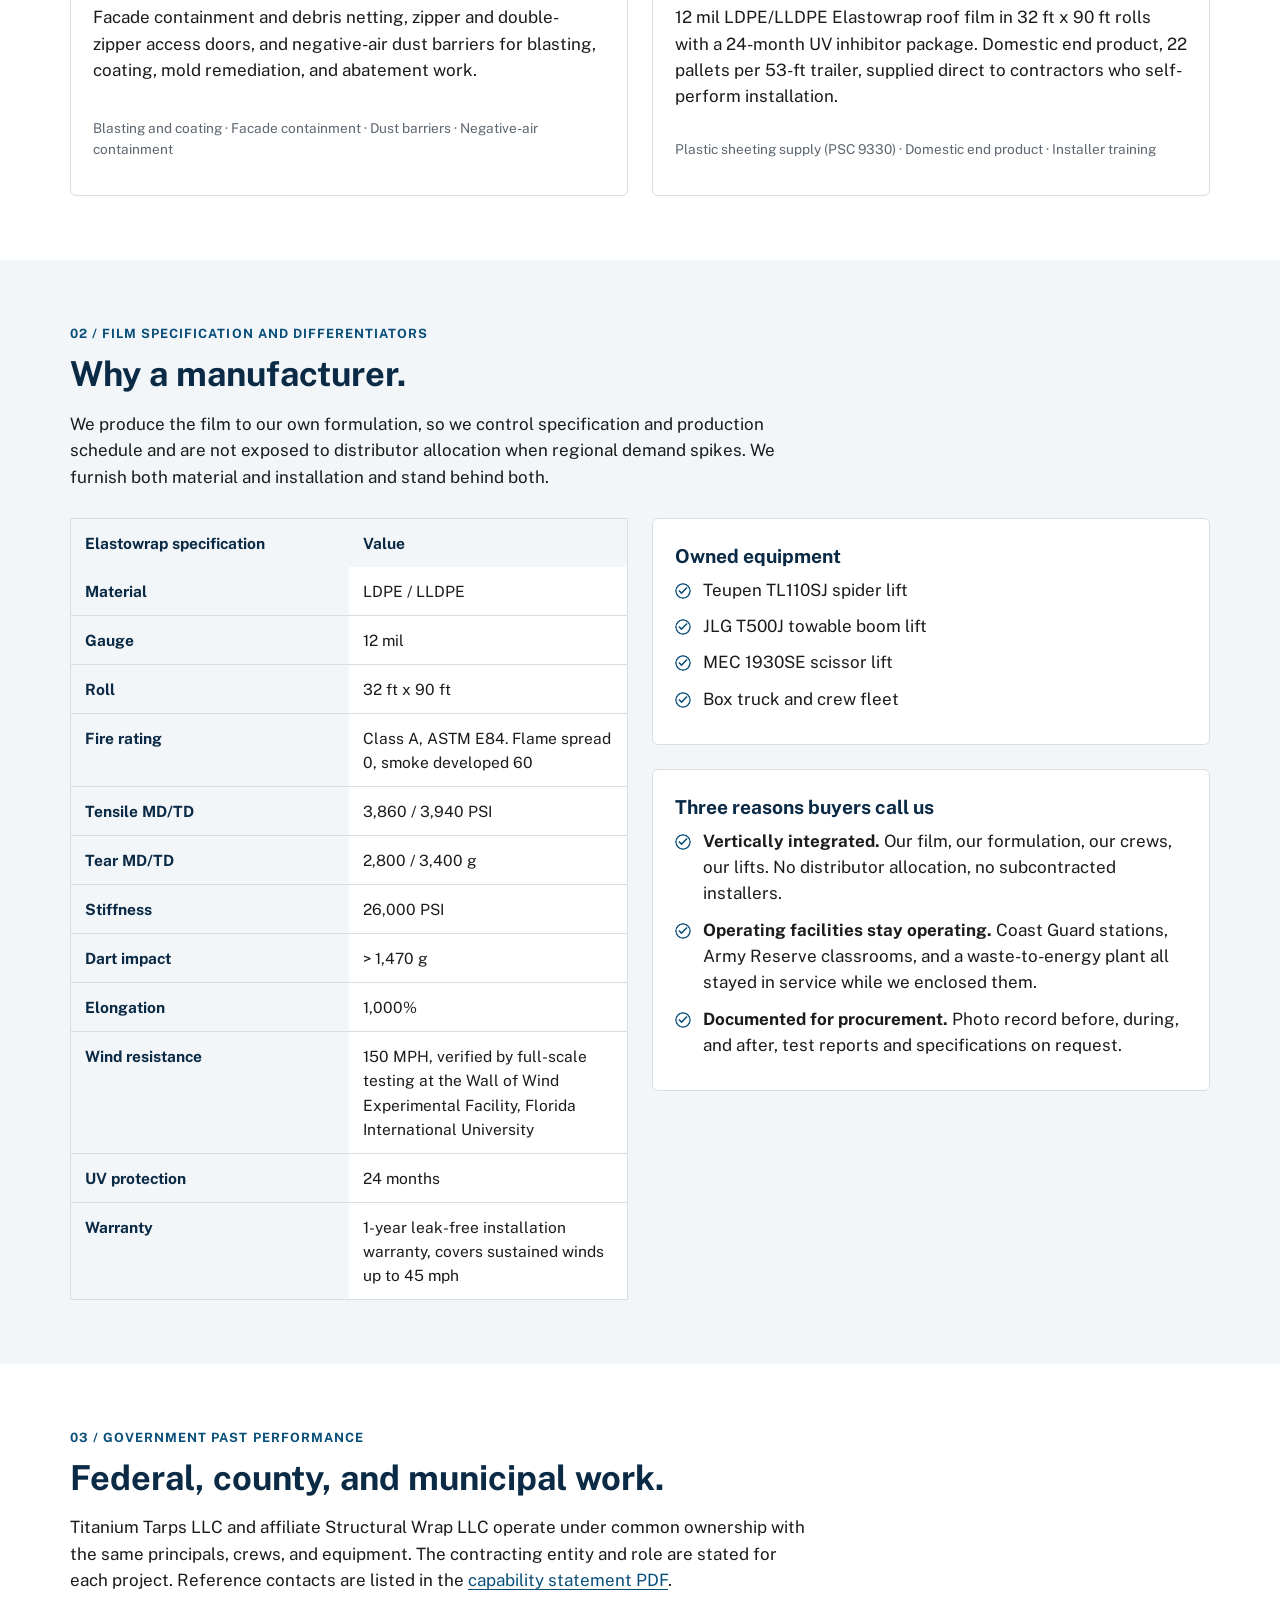
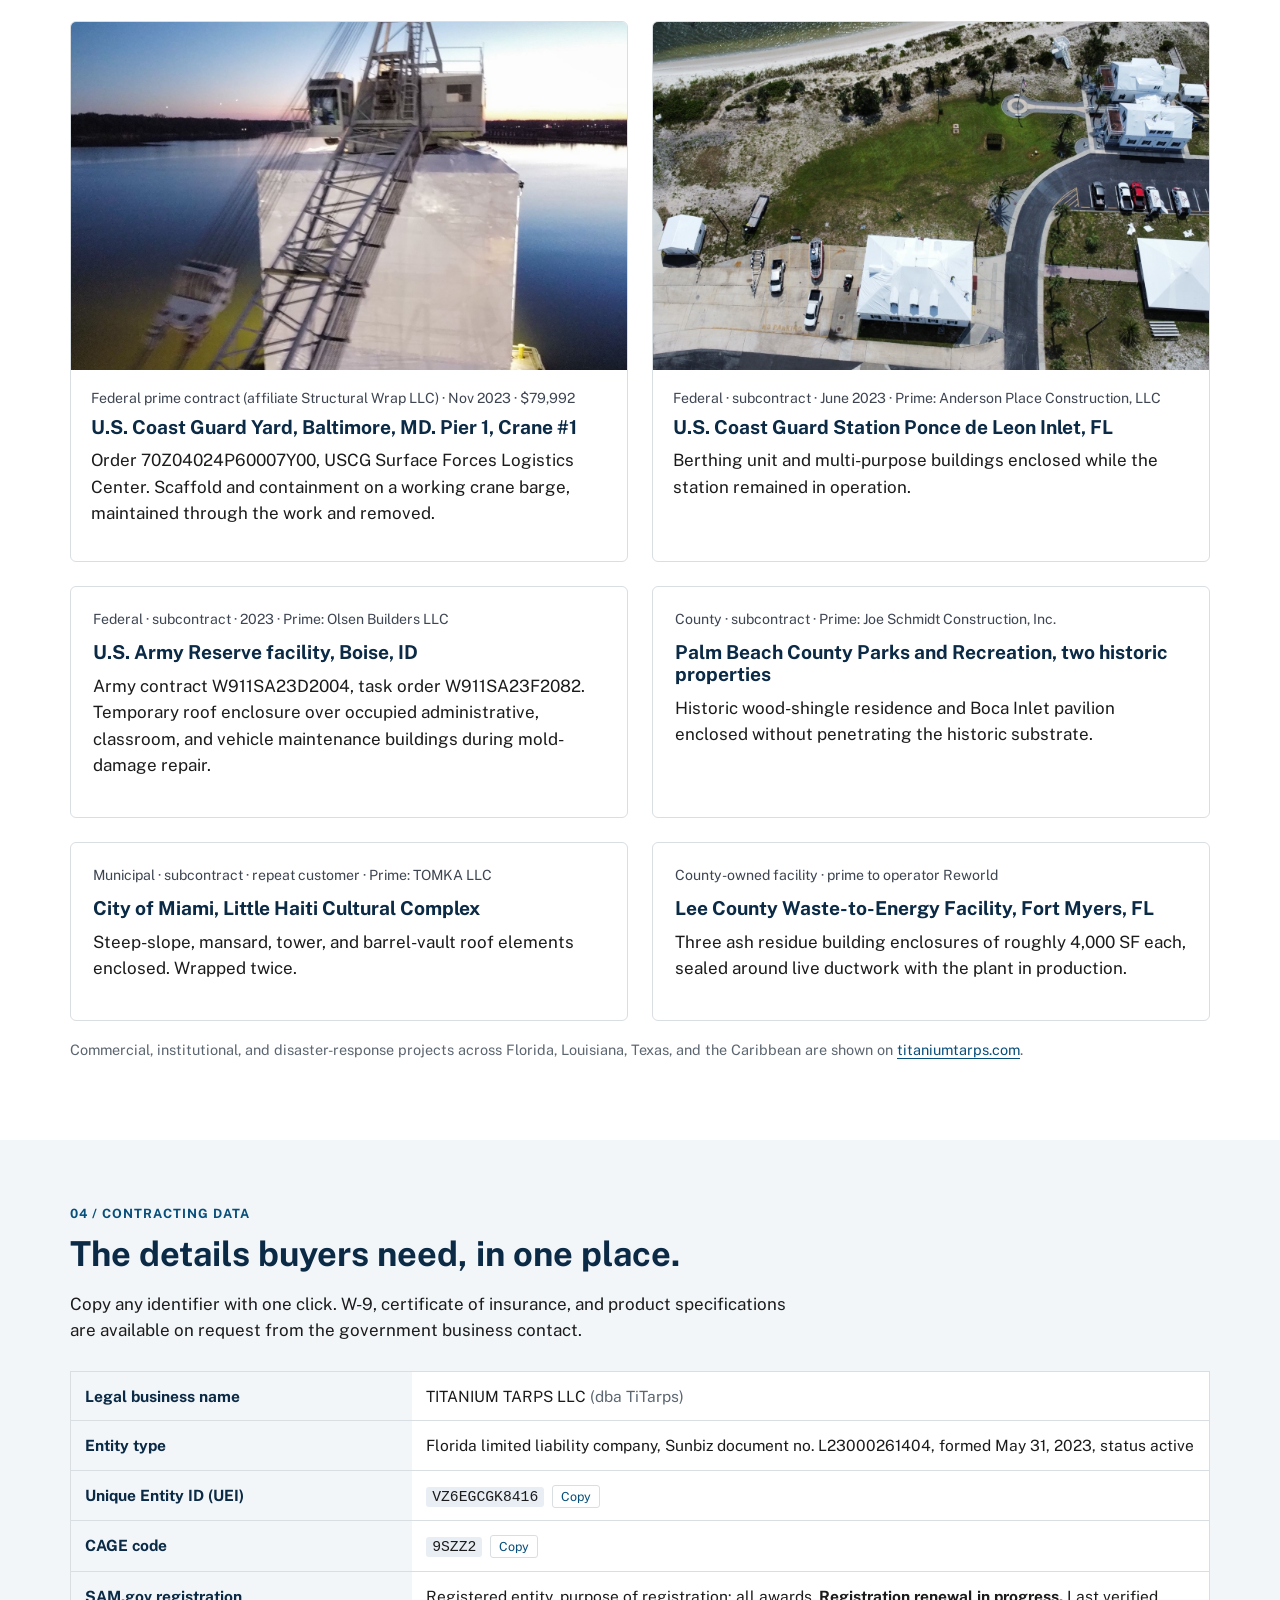
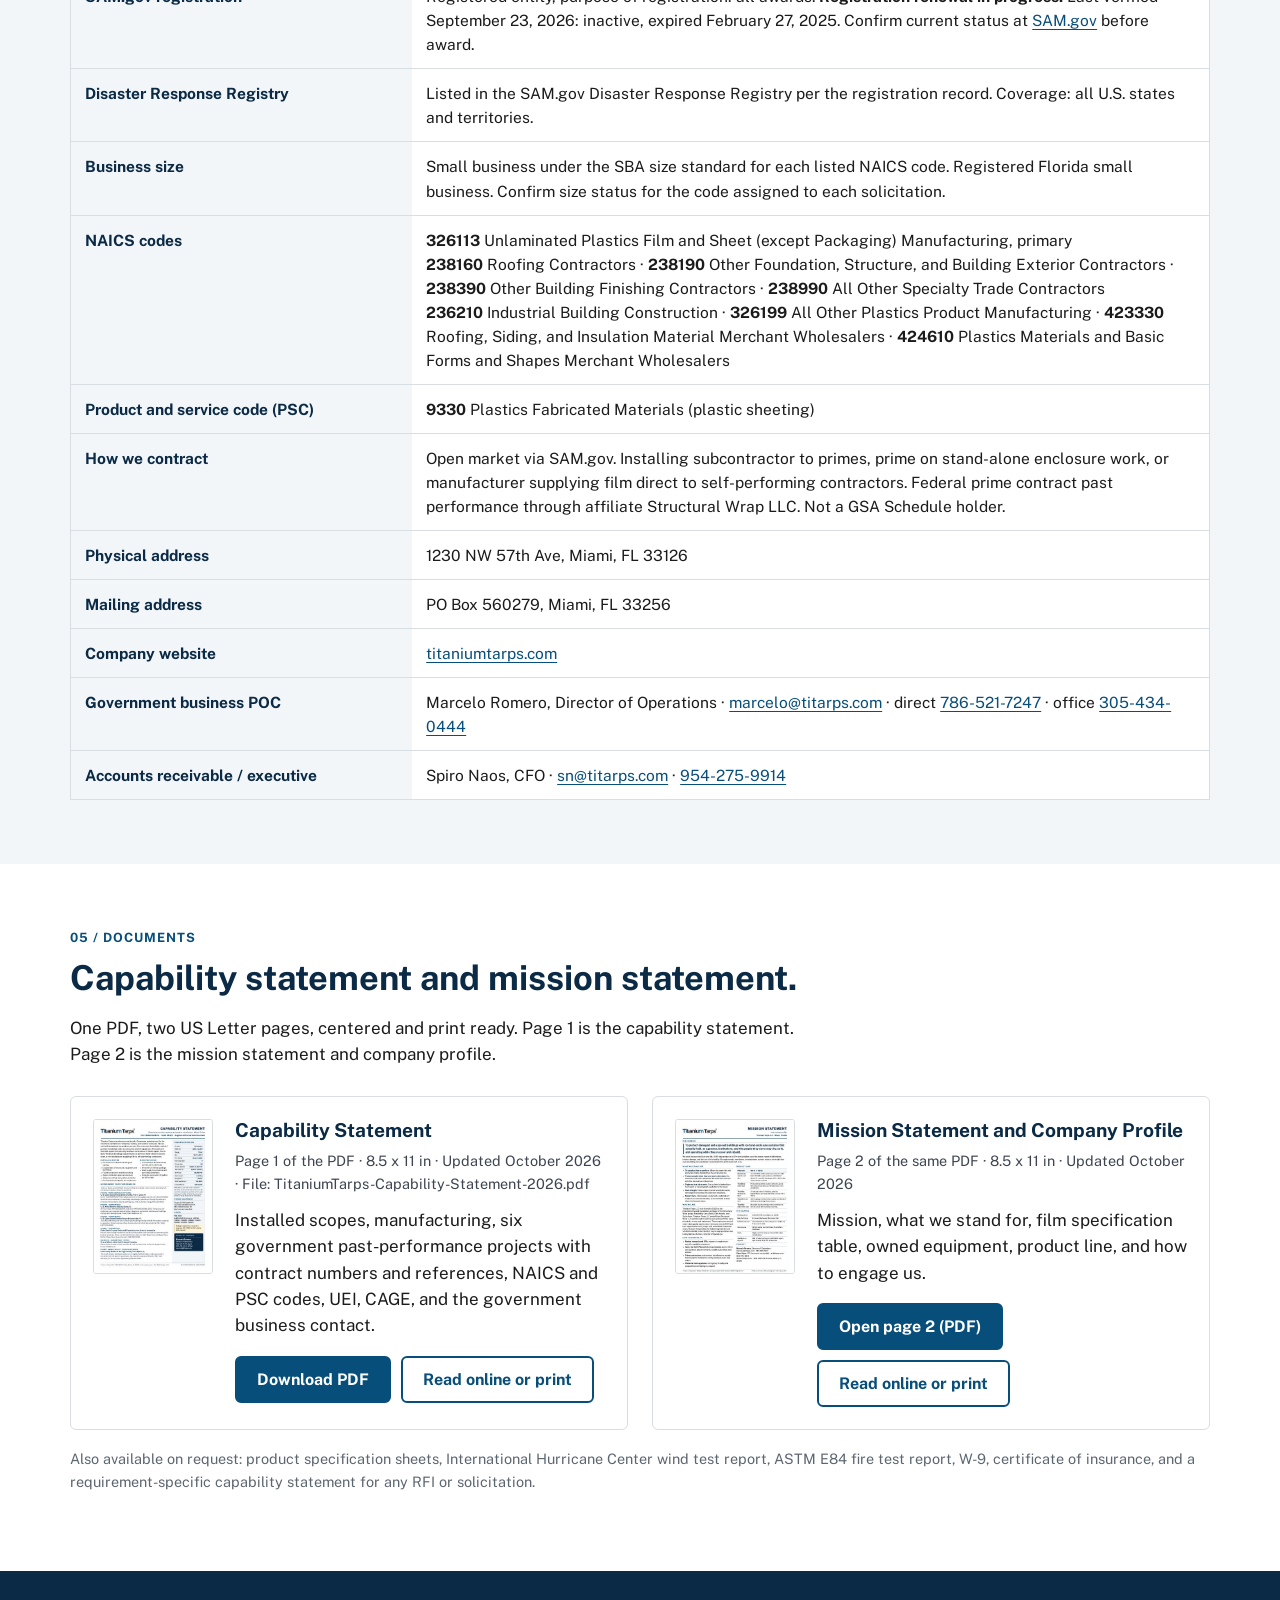
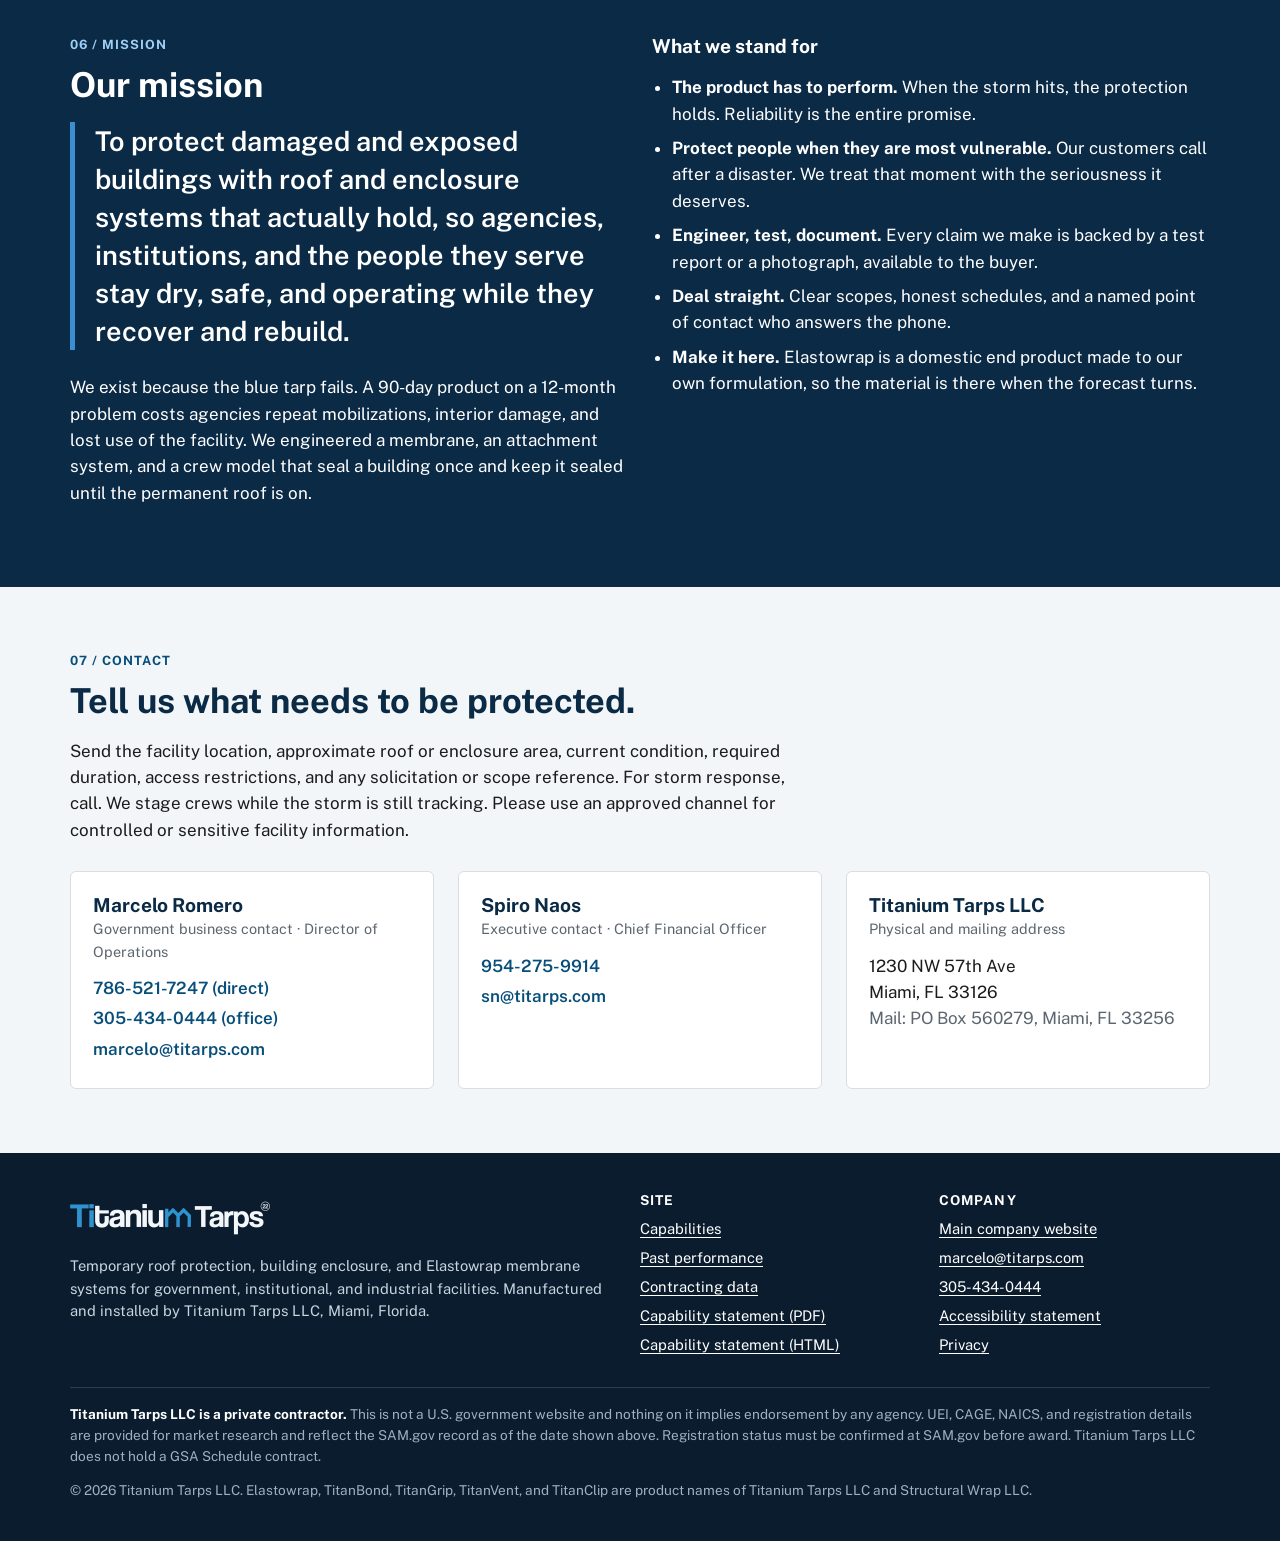
==== commit 9bc6dd63: "Rebuild from Larry's Sept 22 capability sheet: real contract numbers, film spec, equipment, codes, M" ====
--- a/index.html
+++ b/index.html
@@ -24,7 +24,7 @@
   "url":"https://ljbond7.github.io/titarps-gov/",
   "logo":"https://ljbond7.github.io/titarps-gov/assets/logo/logo.png",
   "telephone":"+1-305-434-0444",
-  "email":"mr@titarps.com",
+  "email":"marcelo@titarps.com",
   "address":{"@type":"PostalAddress","streetAddress":"1230 NW 57th Ave","addressLocality":"Miami","addressRegion":"FL","postalCode":"33126","addressCountry":"US"},
   "identifier":[
     {"@type":"PropertyValue","propertyID":"UEI","value":"VZ6EGCGK8416"},
@@ -71,7 +71,7 @@
     <div>
       <p class="eyebrow">For federal, state, and local agencies and prime contractors</p>
       <h1>Protect the facility. Keep recovery moving.</h1>
-      <p class="lead">Temporary roof protection, building and scaffold enclosure, and interior containment for government facilities after storm or fire damage, during delayed reroofs, and on active construction. We manufacture the Elastowrap membrane in-house and install it with our own crews from Miami across the United States and the Caribbean.</p>
+      <p class="lead">Elastowrap enclosure systems and weather containment for government facilities: temporary roofing, encapsulation of structures and scaffolding, blasting and coating containment, and dust barriers. We are vertically integrated. We produce the film to our own formulation and self-perform installation with our own crews and lift equipment. Over 500,000 square feet installed annually, over 1 million square feet secured to date.</p>
       <div class="hero__ctas">
         <a class="btn btn--primary" href="docs/TitaniumTarps-Capability-Statement-2026.pdf">
           <svg viewBox="0 0 24 24" fill="none" stroke="currentColor" stroke-width="2" aria-hidden="true"><path d="M12 3v12m0 0 4-4m-4 4-4-4M4 17v3h16v-3"/></svg>
@@ -82,8 +82,8 @@
       <p class="small" style="color:#bcd3e6;margin:0">Two-page PDF, US Letter, print ready. <a href="capability-statement.html" style="color:#fff">Read the HTML version</a>.</p>
     </div>
     <figure class="hero__img">
-      <img src="assets/img/gov-tower-after.jpg" alt="Federal structure on scaffolding fully enclosed in white Titanium Tarps membrane after installation" width="1600" height="1067">
-      <figcaption>Federal structure, scaffold enclosure sealed. Titanium Tarps / Structural Wrap team.</figcaption>
+      <img src="assets/img/gov-tower-after.jpg" alt="Crane barge at the U.S. Coast Guard Yard in Baltimore fully enclosed in white Titanium Tarps containment" width="1600" height="1067">
+      <figcaption>U.S. Coast Guard Yard, Baltimore, MD. Scaffold and containment on a working crane barge, federal prime contract.</figcaption>
     </figure>
   </div>
 </section>
@@ -94,8 +94,8 @@
       <div><dt>Legal name</dt><dd>Titanium Tarps LLC<small>Florida LLC, dba TiTarps</small></dd></div>
       <div><dt>UEI</dt><dd>VZ6EGCGK8416</dd></div>
       <div><dt>CAGE</dt><dd>9SZZ2</dd></div>
-      <div><dt>NAICS</dt><dd>326113<small>238160 · 238990</small></dd></div>
-      <div><dt>Business size</dt><dd>Small business</dd></div>
+      <div><dt>NAICS</dt><dd>326113<small>238160 · 238190 · 238990 and more</small></dd></div>
+      <div><dt>Business size</dt><dd>Small business<small>Registered Florida small business</small></dd></div>
       <div><dt>Location</dt><dd>Miami, FL<small>Serving all U.S. states and territories</small></dd></div>
     </dl>
   </div>
@@ -105,33 +105,33 @@
   <div class="container">
     <div class="sec__head">
       <p class="eyebrow">01 / Core capabilities</p>
-      <h2>Four defined scopes. One coordinated system.</h2>
-      <p>Material, attachment, and installation are engineered together and delivered by the same team. Every scope is documented before, during, and after for the procurement and insurance file.</p>
+      <h2>Installed scopes and manufacturing, under one roof.</h2>
+      <p>We bid as installing subcontractor, as prime on stand-alone enclosure work, or as manufacturer supplying film to self-performing contractors. Material, attachment, and installation are engineered together and delivered by the same crews. Every scope is documented before, during, and after for the procurement file.</p>
     </div>
     <div class="grid-2">
       <article class="card">
         <span class="num">01</span>
-        <h3>Temporary roof protection</h3>
-        <p>Tensioned Elastowrap membrane coverage for roofs opened by hurricane, hail, wind, or fire, and for roofs left exposed while permanent roofing is designed, procured, or delayed. Mechanically attached to the structure with zero penetrations, rated for up to 24 months of exposure.</p>
-        <p class="tags">Emergency stabilization · Reroof delays · Historic and tile roofs · Campus and portfolio scale</p>
+        <h3>Temporary roofing and weather protection</h3>
+        <p>Tensioned Elastowrap membrane over roofs opened by storm, hail, wind, or fire, and over occupied buildings during repair or delayed reroofs. Mechanically attached with no penetrations into the structure.</p>
+        <p class="tags">Emergency stabilization · Reroof delays · Occupied facilities · Historic substrates</p>
       </article>
       <article class="card">
         <span class="num">02</span>
-        <h3>Building and scaffold enclosure</h3>
-        <p>Weather enclosure for scaffolded structures, open facades, and floor plates awaiting permanent exterior systems. Keeps interior trades working through weather and keeps debris contained, integrated with existing netting and screening.</p>
-        <p class="tags">Scaffold wrap · Open-floor enclosure · Delayed glazing · Stadium and high-rise scale</p>
+        <h3>Encapsulation of structures, equipment, and scaffolding</h3>
+        <p>Full enclosure of scaffolded structures, cranes, barges, plant equipment, and open facades, sealed around live ductwork and mechanical systems while the facility stays in production.</p>
+        <p class="tags">Scaffold wrap · Crane and barge containment · Industrial plant enclosures</p>
       </article>
       <article class="card">
         <span class="num">03</span>
-        <h3>Interior work-area containment</h3>
-        <p>Membrane partitions and suspended barriers that separate renovation, abatement, or repair areas from occupied space. Attachment and loads are evaluated per project. Class A fire-rated material suits occupied and secured facilities.</p>
-        <p class="tags">Atriums · Dust and debris barriers · Interior separation · Occupied facilities</p>
+        <h3>Containment for abrasive blasting and coating</h3>
+        <p>Facade containment and debris netting, zipper and double-zipper access doors, and negative-air dust barriers for blasting, coating, mold remediation, and abatement work.</p>
+        <p class="tags">Blasting and coating · Facade containment · Dust barriers · Negative-air containment</p>
       </article>
       <article class="card">
         <span class="num">04</span>
-        <h3>Elastowrap membrane systems and supply</h3>
-        <p>Elastowrap 12 mil stretch roof film, TitanBond seam tape, TitanGrip waterproof tape, TitanVent self-tapping vents, and TitanClip attachment hardware. Manufactured in our own plant, sold by the roll or by the truckload, with installation planning and training available.</p>
-        <p class="tags">Plastic sheeting supply (PSC 9330) · Roll sizes 20x100, 32x90, 32x70, 40x60 · Distributor and bulk pricing</p>
+        <h3>Elastowrap manufacturing and direct supply</h3>
+        <p>12 mil LDPE/LLDPE Elastowrap roof film in 32 ft x 90 ft rolls with a 24-month UV inhibitor package. Domestic end product, 22 pallets per 53-ft trailer, supplied direct to contractors who self-perform installation.</p>
+        <p class="tags">Plastic sheeting supply (PSC 9330) · Domestic end product · Installer training</p>
       </article>
     </div>
   </div>
@@ -140,28 +140,46 @@
 <section class="sec sec--alt" id="why">
   <div class="container">
     <div class="sec__head">
-      <p class="eyebrow">02 / Differentiators</p>
-      <h2>Why contracting officers and primes call us.</h2>
-    </div>
-    <ul class="specs" aria-label="Tested performance">
-      <li><div class="big">150<span>+ mph</span></div><p>Wind tested at the International Hurricane Center, Florida International University. Report available on request.</p></li>
-      <li><div class="big">Class A</div><p>ASTM E84 / UL 723 fire rated, zero flame spread. Suitable for occupied and secured sites.</p></li>
-      <li><div class="big">12<span> mil</span></div><p>Heaviest stretch roof film in its class, LDPE/LLDPE blend, 50% more tear resistant than comparable films.</p></li>
-      <li><div class="big">24<span> mo</span></div><p>UV-rated service life. Installed once, dry until the permanent roof is finished.</p></li>
-      <li><div class="big">0</div><p>Penetrations. Tensioned and clipped to the structure, no nails or screws through the roof deck, no sandbags.</p></li>
-    </ul>
-    <div class="grid-3" style="margin-top:28px">
-      <div class="card">
-        <h3>We manufacture the film</h3>
-        <p>Titanium Tarps is not a reseller. Elastowrap runs on our own production line, so material is consistent, Class A rated, and never on back order when the forecast turns.</p>
-      </div>
-      <div class="card">
-        <h3>We mobilize as one unit</h3>
-        <p>Crews, equipment, and film stage from Miami while a storm is still tracking and deploy across the continental U.S., Gulf Coast, Puerto Rico, and the Caribbean. Installers and material travel together.</p>
-      </div>
-      <div class="card">
-        <h3>We document everything</h3>
-        <p>Drone photography before, during, and after every installation, plus product specifications and test reports on request, so the procurement, FEMA Public Assistance, and insurance files are complete.</p>
+      <p class="eyebrow">02 / Film specification and differentiators</p>
+      <h2>Why a manufacturer.</h2>
+      <p>We produce the film to our own formulation, so we control specification and production schedule and are not exposed to distributor allocation when regional demand spikes. We furnish both material and installation and stand behind both.</p>
+    </div>
+    <div class="grid-2">
+      <div class="tblwrap"><table class="datatbl" aria-label="Elastowrap film specification">
+        <thead><tr><th scope="col">Elastowrap specification</th><th scope="col">Value</th></tr></thead>
+        <tbody>
+          <tr><th scope="row">Material</th><td>LDPE / LLDPE</td></tr>
+          <tr><th scope="row">Gauge</th><td>12 mil</td></tr>
+          <tr><th scope="row">Roll</th><td>32 ft x 90 ft</td></tr>
+          <tr><th scope="row">Fire rating</th><td>Class A, ASTM E84. Flame spread 0, smoke developed 60</td></tr>
+          <tr><th scope="row">Tensile MD/TD</th><td>3,860 / 3,940 PSI</td></tr>
+          <tr><th scope="row">Tear MD/TD</th><td>2,800 / 3,400 g</td></tr>
+          <tr><th scope="row">Stiffness</th><td>26,000 PSI</td></tr>
+          <tr><th scope="row">Dart impact</th><td>&gt; 1,470 g</td></tr>
+          <tr><th scope="row">Elongation</th><td>1,000%</td></tr>
+          <tr><th scope="row">Wind resistance</th><td>150 MPH, verified by full-scale testing at the Wall of Wind Experimental Facility, Florida International University</td></tr>
+          <tr><th scope="row">UV protection</th><td>24 months</td></tr>
+          <tr><th scope="row">Warranty</th><td>1-year leak-free installation warranty, covers sustained winds up to 45 mph</td></tr>
+        </tbody>
+      </table></div>
+      <div>
+        <div class="card" style="margin-bottom:24px">
+          <h3>Owned equipment</h3>
+          <ul class="checks">
+            <li>Teupen TL110SJ spider lift</li>
+            <li>JLG T500J towable boom lift</li>
+            <li>MEC 1930SE scissor lift</li>
+            <li>Box truck and crew fleet</li>
+          </ul>
+        </div>
+        <div class="card">
+          <h3>Three reasons buyers call us</h3>
+          <ul class="checks">
+            <li><strong>Vertically integrated.</strong> Our film, our formulation, our crews, our lifts. No distributor allocation, no subcontracted installers.</li>
+            <li><strong>Operating facilities stay operating.</strong> Coast Guard stations, Army Reserve classrooms, and a waste-to-energy plant all stayed in service while we enclosed them.</li>
+            <li><strong>Documented for procurement.</strong> Photo record before, during, and after, test reports and specifications on request.</li>
+          </ul>
+        </div>
       </div>
     </div>
   </div>
@@ -170,72 +188,49 @@
 <section class="sec" id="performance">
   <div class="container">
     <div class="sec__head">
-      <p class="eyebrow">03 / Past performance</p>
-      <h2>Government, institutional, and industrial work.</h2>
-      <p>Selected projects performed by the Titanium Tarps / Structural Wrap team. Titanium Tarps LLC was formed in 2023 around the material and installation business of Structural Wrap LLC; both operate under common ownership. The contracting entity, role, dates, and reference contact are identified for each formal past-performance request.</p>
-    </div>
-
-    <div class="card" style="margin-bottom:24px">
-      <h3>Federal structure, scaffold enclosure</h3>
-      <p class="pp-meta">Scaffolded federal structure over water · full exterior enclosure · before, during, and after</p>
-      <div class="bda">
-        <figure><img src="assets/img/gov-tower-before.jpg" alt="Federal structure on scaffolding before enclosure" loading="lazy"><figcaption>Before</figcaption></figure>
-        <figure><img src="assets/img/gov-tower-during.jpg" alt="Crew installing white membrane on the scaffolded federal structure" loading="lazy"><figcaption>During</figcaption></figure>
-        <figure><img src="assets/img/gov-tower-after.jpg" alt="The structure fully sealed in white membrane" loading="lazy"><figcaption>After</figcaption></figure>
-      </div>
-    </div>
-
-    <div class="grid-3">
+      <p class="eyebrow">03 / Government past performance</p>
+      <h2>Federal, county, and municipal work.</h2>
+      <p>Titanium Tarps LLC and affiliate Structural Wrap LLC operate under common ownership with the same principals, crews, and equipment. The contracting entity and role are stated for each project. Reference contacts are listed in the <a href="docs/TitaniumTarps-Capability-Statement-2026.pdf">capability statement PDF</a>.</p>
+    </div>
+    <div class="grid-2">
       <article class="card card--photo">
-        <img src="assets/img/gov-coast-guard-florida.jpg" alt="U.S. Coast Guard facility roofs in Florida being covered with white membrane" loading="lazy">
+        <img src="assets/img/gov-tower-after.jpg" alt="Crane barge at the Coast Guard Yard in Baltimore enclosed in white containment" loading="lazy">
         <div class="card__body">
-          <h3>U.S. Coast Guard station, Florida</h3>
-          <p class="pp-meta">Subcontract to Anderson Place Construction LLC · June 2023</p>
-          <p>Temporary roof protection on berthing and multi-purpose buildings during post-hurricane repairs, keeping the station operational.</p>
+          <p class="pp-meta">Federal prime contract (affiliate Structural Wrap LLC) · Nov 2023 · $79,992</p>
+          <h3>U.S. Coast Guard Yard, Baltimore, MD. Pier 1, Crane #1</h3>
+          <p>Order 70Z04024P60007Y00, USCG Surface Forces Logistics Center. Scaffold and containment on a working crane barge, maintained through the work and removed.</p>
         </div>
       </article>
       <article class="card card--photo">
-        <img src="assets/img/municipal-bldg-n-johnson-st.jpg" alt="Municipal building on N Johnson Street sealed under a white membrane roof" loading="lazy">
+        <img src="assets/img/gov-coast-guard-florida.jpg" alt="Coast Guard station buildings in Florida enclosed under white membrane" loading="lazy">
         <div class="card__body">
-          <h3>Municipal building, N. Johnson Street</h3>
-          <p class="pp-meta">Local government facility · roof protection</p>
-          <p>Membrane roof protection on an occupied municipal building, installed without penetrating the roof deck.</p>
-        </div>
-      </article>
-      <article class="card card--photo">
-        <img src="assets/img/gov-campus-flagpole-roofs.jpg" alt="Twin government facility roofs sealed white with a flagpole between them" loading="lazy">
-        <div class="card__body">
-          <h3>Government campus, twin buildings</h3>
-          <p class="pp-meta">Institutional campus · multi-building roof protection</p>
-          <p>Two occupied buildings sealed in one mobilization, documented by drone for the owner's procurement file.</p>
-        </div>
-      </article>
-      <article class="card card--photo">
-        <img src="assets/img/warehouse-houma-after.jpg" alt="Large industrial warehouse in Houma, Louisiana sealed under white stretch wrap roof" loading="lazy">
-        <div class="card__body">
-          <h3>Shell deepwater warehouse, Houma, LA</h3>
-          <p class="pp-meta">Industrial · 135,000 sq ft · June 2022</p>
-          <p>Storm-damaged metal roof sealed drum-tight across 135,000 square feet so operations continued through the rebuild.</p>
-        </div>
-      </article>
-      <article class="card card--photo">
-        <img src="assets/img/historic-train-depot.jpg" alt="Historic train depot with its roof protected under white membrane" loading="lazy">
-        <div class="card__body">
-          <h3>Historic train station</h3>
-          <p class="pp-meta">Subcontract to Precision Roofing and Construction · May 2022</p>
-          <p>Waterproofed a historic depot roof while restoration was planned, with no fasteners through historic fabric.</p>
-        </div>
-      </article>
-      <article class="card card--photo">
-        <img src="assets/img/stadium-wall-wrap.jpg" alt="Stadium under construction with perimeter walls enclosed in white membrane" loading="lazy">
-        <div class="card__body">
-          <h3>Stadium construction enclosure, Miami, FL</h3>
-          <p class="pp-meta">Active vertical construction · perimeter enclosure</p>
-          <p>Perimeter weather enclosure on an active stadium build so interior trades kept working. Proof of scale for campus and installation-wide scopes.</p>
-        </div>
-      </article>
-    </div>
-    <p class="small muted" style="margin-top:18px">Additional commercial, institutional, and disaster-response projects across Florida, Louisiana, Texas, and the Caribbean are shown on <a href="https://titaniumtarps.com/">titaniumtarps.com</a>. References and reference contacts provided on request.</p>
+          <p class="pp-meta">Federal · subcontract · June 2023 · Prime: Anderson Place Construction, LLC</p>
+          <h3>U.S. Coast Guard Station Ponce de Leon Inlet, FL</h3>
+          <p>Berthing unit and multi-purpose buildings enclosed while the station remained in operation.</p>
+        </div>
+      </article>
+      <article class="card">
+        <p class="pp-meta">Federal · subcontract · 2023 · Prime: Olsen Builders LLC</p>
+        <h3>U.S. Army Reserve facility, Boise, ID</h3>
+        <p>Army contract W911SA23D2004, task order W911SA23F2082. Temporary roof enclosure over occupied administrative, classroom, and vehicle maintenance buildings during mold-damage repair.</p>
+      </article>
+      <article class="card">
+        <p class="pp-meta">County · subcontract · Prime: Joe Schmidt Construction, Inc.</p>
+        <h3>Palm Beach County Parks and Recreation, two historic properties</h3>
+        <p>Historic wood-shingle residence and Boca Inlet pavilion enclosed without penetrating the historic substrate.</p>
+      </article>
+      <article class="card">
+        <p class="pp-meta">Municipal · subcontract · repeat customer · Prime: TOMKA LLC</p>
+        <h3>City of Miami, Little Haiti Cultural Complex</h3>
+        <p>Steep-slope, mansard, tower, and barrel-vault roof elements enclosed. Wrapped twice.</p>
+      </article>
+      <article class="card">
+        <p class="pp-meta">County-owned facility · prime to operator Reworld</p>
+        <h3>Lee County Waste-to-Energy Facility, Fort Myers, FL</h3>
+        <p>Three ash residue building enclosures of roughly 4,000 SF each, sealed around live ductwork with the plant in production.</p>
+      </article>
+    </div>
+    <p class="small muted" style="margin-top:18px">Commercial, institutional, and disaster-response projects across Florida, Louisiana, Texas, and the Caribbean are shown on <a href="https://titaniumtarps.com/">titaniumtarps.com</a>.</p>
   </div>
 </section>
 
@@ -254,18 +249,17 @@
         <tr><th scope="row">CAGE code</th><td><code id="cage">9SZZ2</code><button class="copy" data-copy="cage" type="button">Copy</button></td></tr>
         <tr><th scope="row">SAM.gov registration</th><td>Registered entity, purpose of registration: all awards. <strong>Registration renewal in progress.</strong> Last verified September 23, 2026: inactive, expired February 27, 2025. Confirm current status at <a href="https://sam.gov/">SAM.gov</a> before award.</td></tr>
         <tr><th scope="row">Disaster Response Registry</th><td>Listed in the SAM.gov Disaster Response Registry per the registration record. Coverage: all U.S. states and territories.</td></tr>
-        <tr><th scope="row">Business size</th><td>Small business under the SBA size standard for each listed NAICS code. Confirm size status for the code assigned to each solicitation.</td></tr>
+        <tr><th scope="row">Business size</th><td>Small business under the SBA size standard for each listed NAICS code. Registered Florida small business. Confirm size status for the code assigned to each solicitation.</td></tr>
         <tr><th scope="row">NAICS codes</th><td>
           <strong>326113</strong> Unlaminated Plastics Film and Sheet (except Packaging) Manufacturing, primary<br>
-          <strong>238160</strong> Roofing Contractors<br>
-          <strong>238990</strong> All Other Specialty Trade Contractors<br>
-          <span class="small muted">Selected from the SAM registration. Additional codes on the record are available on request.</span></td></tr>
-        <tr><th scope="row">Product and service codes (PSC)</th><td><strong>9330</strong> Plastics Fabricated Materials (plastic sheeting) · <strong>Z1QA</strong> and <strong>Z2QA</strong> Maintenance, repair, or alteration of real property (temporary roofing services)</td></tr>
-        <tr><th scope="row">Contract vehicles</th><td>Open market via SAM.gov. Available as a subcontractor and supplier to prime contractors, including USACE Advance Contracting Initiative temporary roofing primes. Not a GSA Schedule holder.</td></tr>
+          <strong>238160</strong> Roofing Contractors · <strong>238190</strong> Other Foundation, Structure, and Building Exterior Contractors · <strong>238390</strong> Other Building Finishing Contractors · <strong>238990</strong> All Other Specialty Trade Contractors<br>
+          <strong>236210</strong> Industrial Building Construction · <strong>326199</strong> All Other Plastics Product Manufacturing · <strong>423330</strong> Roofing, Siding, and Insulation Material Merchant Wholesalers · <strong>424610</strong> Plastics Materials and Basic Forms and Shapes Merchant Wholesalers</td></tr>
+        <tr><th scope="row">Product and service code (PSC)</th><td><strong>9330</strong> Plastics Fabricated Materials (plastic sheeting)</td></tr>
+        <tr><th scope="row">How we contract</th><td>Open market via SAM.gov. Installing subcontractor to primes, prime on stand-alone enclosure work, or manufacturer supplying film direct to self-performing contractors. Federal prime contract past performance through affiliate Structural Wrap LLC. Not a GSA Schedule holder.</td></tr>
         <tr><th scope="row">Physical address</th><td>1230 NW 57th Ave, Miami, FL 33126</td></tr>
         <tr><th scope="row">Mailing address</th><td>PO Box 560279, Miami, FL 33256</td></tr>
         <tr><th scope="row">Company website</th><td><a href="https://titaniumtarps.com/">titaniumtarps.com</a></td></tr>
-        <tr><th scope="row">Government business POC</th><td>Marcelo Romero, Director of Operations · <a href="mailto:mr@titarps.com">mr@titarps.com</a> · <a href="tel:+13054340444">305-434-0444</a></td></tr>
+        <tr><th scope="row">Government business POC</th><td>Marcelo Romero, Director of Operations · <a href="mailto:marcelo@titarps.com">marcelo@titarps.com</a> · direct <a href="tel:+17865217247">786-521-7247</a> · office <a href="tel:+13054340444">305-434-0444</a></td></tr>
         <tr><th scope="row">Accounts receivable / executive</th><td>Spiro Naos, CFO · <a href="mailto:sn@titarps.com">sn@titarps.com</a> · <a href="tel:+19542759914">954-275-9914</a></td></tr>
       </tbody>
     </table></div>
@@ -285,7 +279,7 @@
         <div>
           <h3>Capability Statement</h3>
           <p class="doc__meta">Page 1 of the PDF · 8.5 x 11 in · Updated October 2026 · File: TitaniumTarps-Capability-Statement-2026.pdf</p>
-          <p>Core competencies, differentiators, past performance, NAICS and PSC codes, UEI, CAGE, and the government business contact.</p>
+          <p>Installed scopes, manufacturing, six government past-performance projects with contract numbers and references, NAICS and PSC codes, UEI, CAGE, and the government business contact.</p>
           <div class="doc__actions">
             <a class="btn btn--primary" href="docs/TitaniumTarps-Capability-Statement-2026.pdf" download>Download PDF</a>
             <a class="btn btn--outline" href="capability-statement.html">Read online or print</a>
@@ -297,7 +291,7 @@
         <div>
           <h3>Mission Statement and Company Profile</h3>
           <p class="doc__meta">Page 2 of the same PDF · 8.5 x 11 in · Updated October 2026</p>
-          <p>Mission, what we stand for, ownership and entity structure, product line, service area, and how to engage us.</p>
+          <p>Mission, what we stand for, film specification table, owned equipment, product line, and how to engage us.</p>
           <div class="doc__actions">
             <a class="btn btn--primary" href="docs/TitaniumTarps-Capability-Statement-2026.pdf#page=2">Open page 2 (PDF)</a>
             <a class="btn btn--outline" href="capability-statement.html#mission">Read online or print</a>
@@ -324,7 +318,7 @@
         <li><strong>Protect people when they are most vulnerable.</strong> Our customers call after a disaster. We treat that moment with the seriousness it deserves.</li>
         <li><strong>Engineer, test, document.</strong> Every claim we make is backed by a test report or a photograph, available to the buyer.</li>
         <li><strong>Deal straight.</strong> Clear scopes, honest schedules, and a named point of contact who answers the phone.</li>
-        <li><strong>Build American supply.</strong> We manufacture our own film so the material is there when the forecast turns.</li>
+        <li><strong>Make it here.</strong> Elastowrap is a domestic end product made to our own formulation, so the material is there when the forecast turns.</li>
       </ul>
     </div>
   </div>
@@ -341,8 +335,9 @@
       <div class="contact-card">
         <h3>Marcelo Romero</h3>
         <p class="role">Government business contact · Director of Operations</p>
-        <a href="tel:+13054340444">305-434-0444</a>
-        <a href="mailto:mr@titarps.com?subject=Government%20requirement%20for%20Titanium%20Tarps">mr@titarps.com</a>
+        <a href="tel:+17865217247">786-521-7247 (direct)</a>
+        <a href="tel:+13054340444">305-434-0444 (office)</a>
+        <a href="mailto:marcelo@titarps.com?subject=Government%20requirement%20for%20Titanium%20Tarps">marcelo@titarps.com</a>
       </div>
       <div class="contact-card">
         <h3>Spiro Naos</h3>
@@ -382,7 +377,7 @@
         <h4>Company</h4>
         <ul>
           <li><a href="https://titaniumtarps.com/">Main company website</a></li>
-          <li><a href="mailto:mr@titarps.com">mr@titarps.com</a></li>
+          <li><a href="mailto:marcelo@titarps.com">marcelo@titarps.com</a></li>
           <li><a href="tel:+13054340444">305-434-0444</a></li>
           <li><a href="accessibility.html">Accessibility statement</a></li>
           <li><a href="privacy.html">Privacy</a></li>
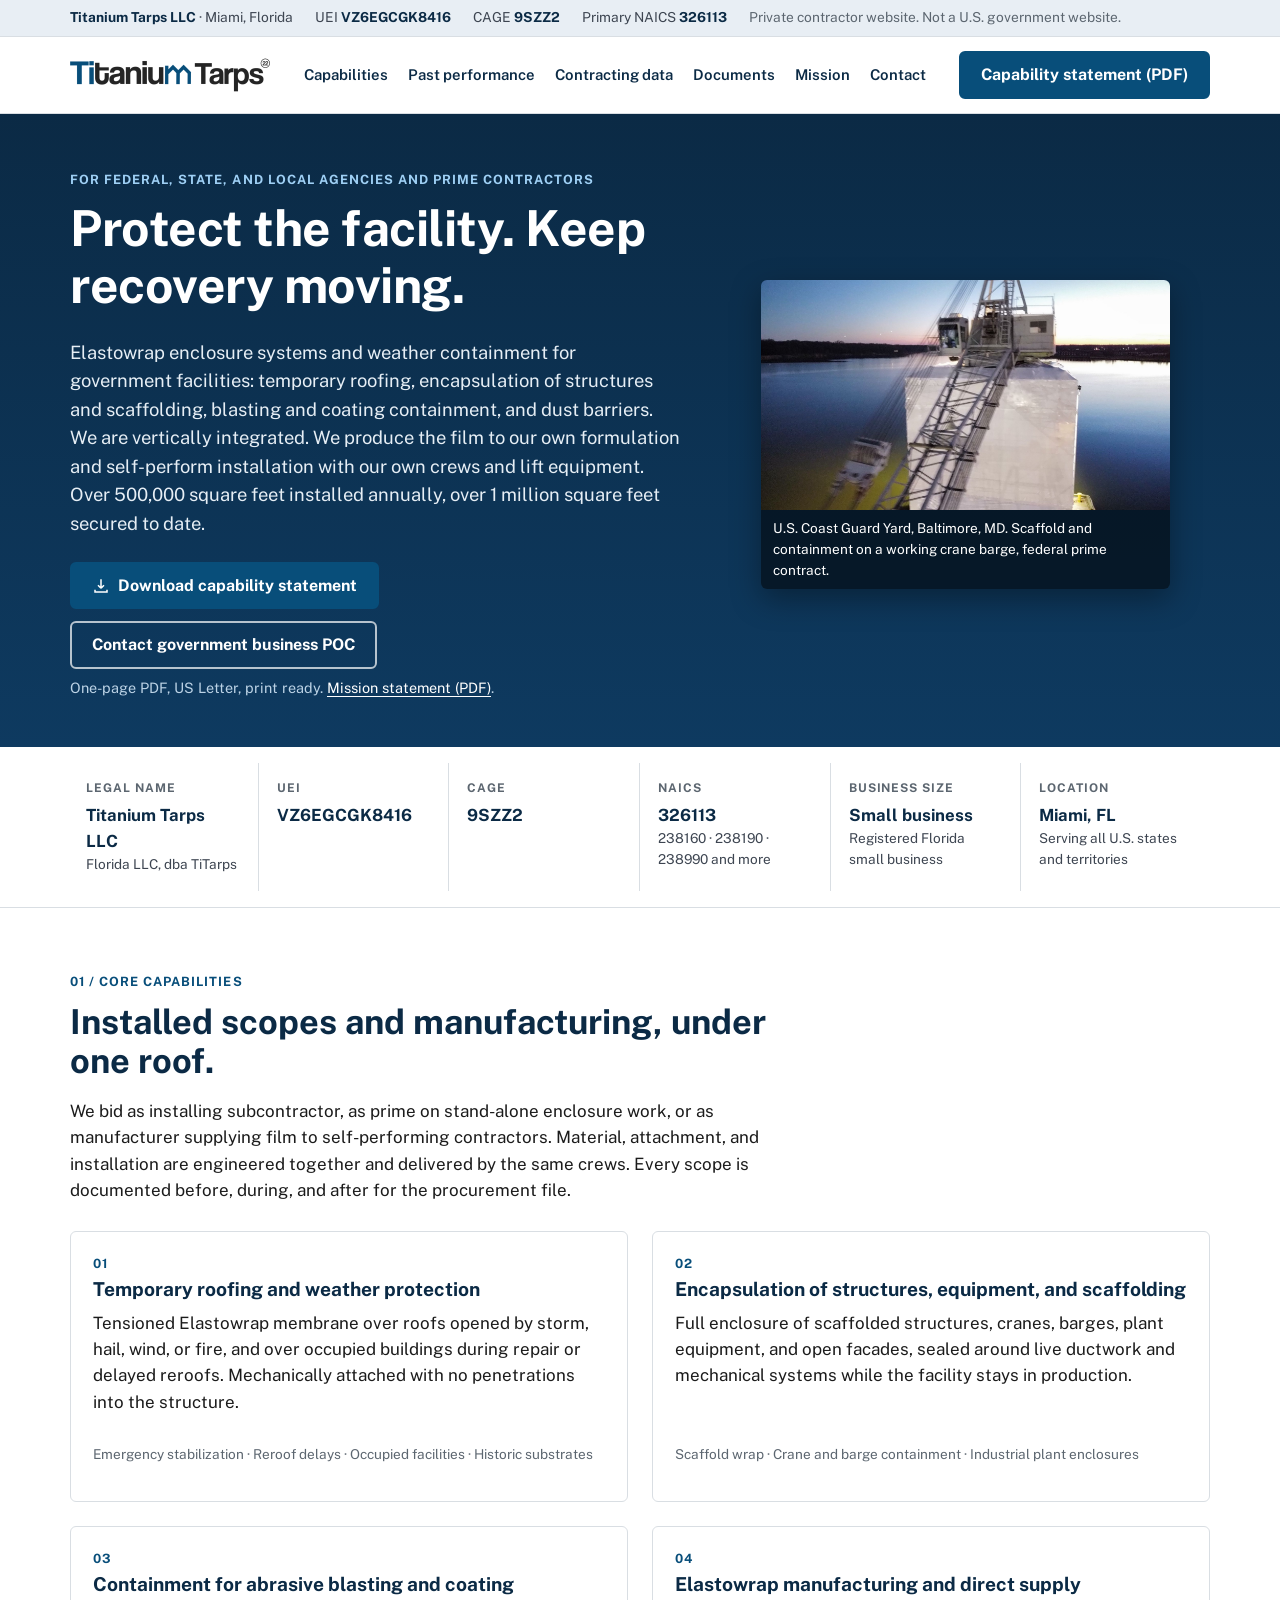
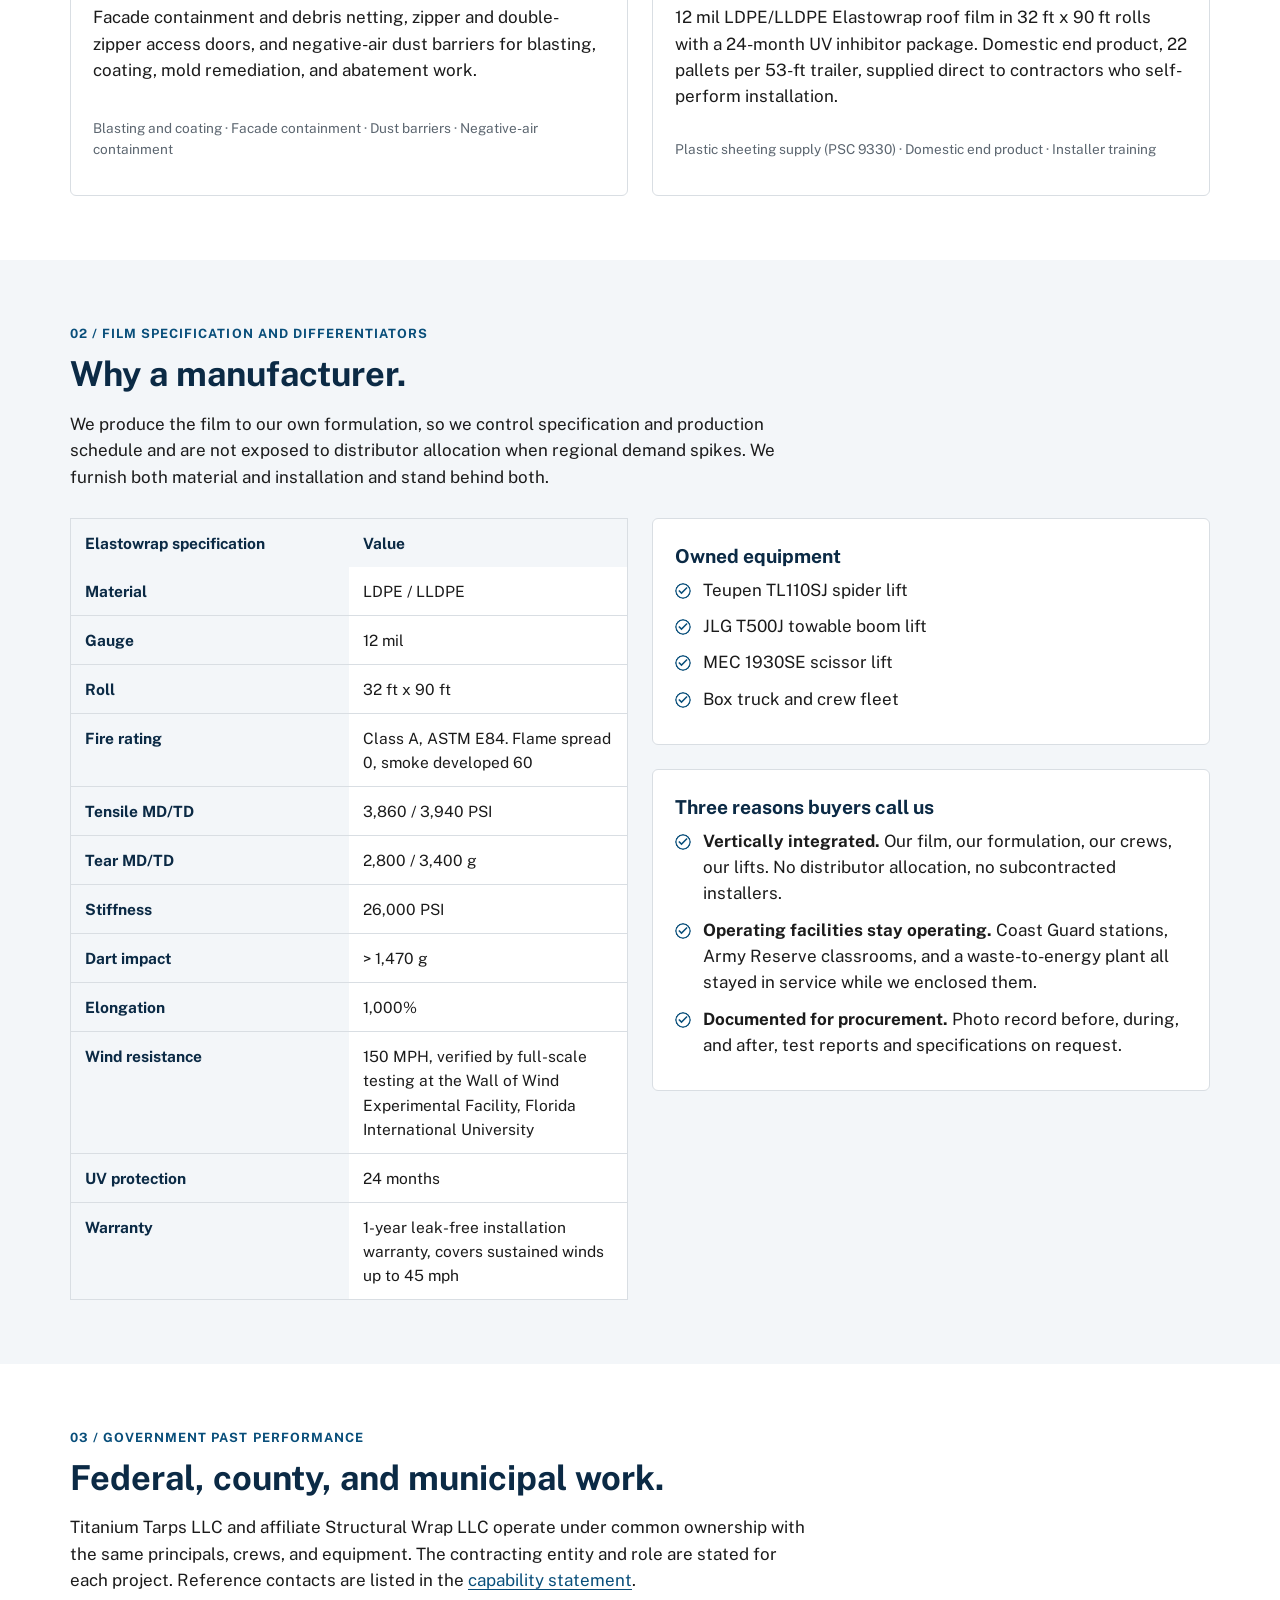
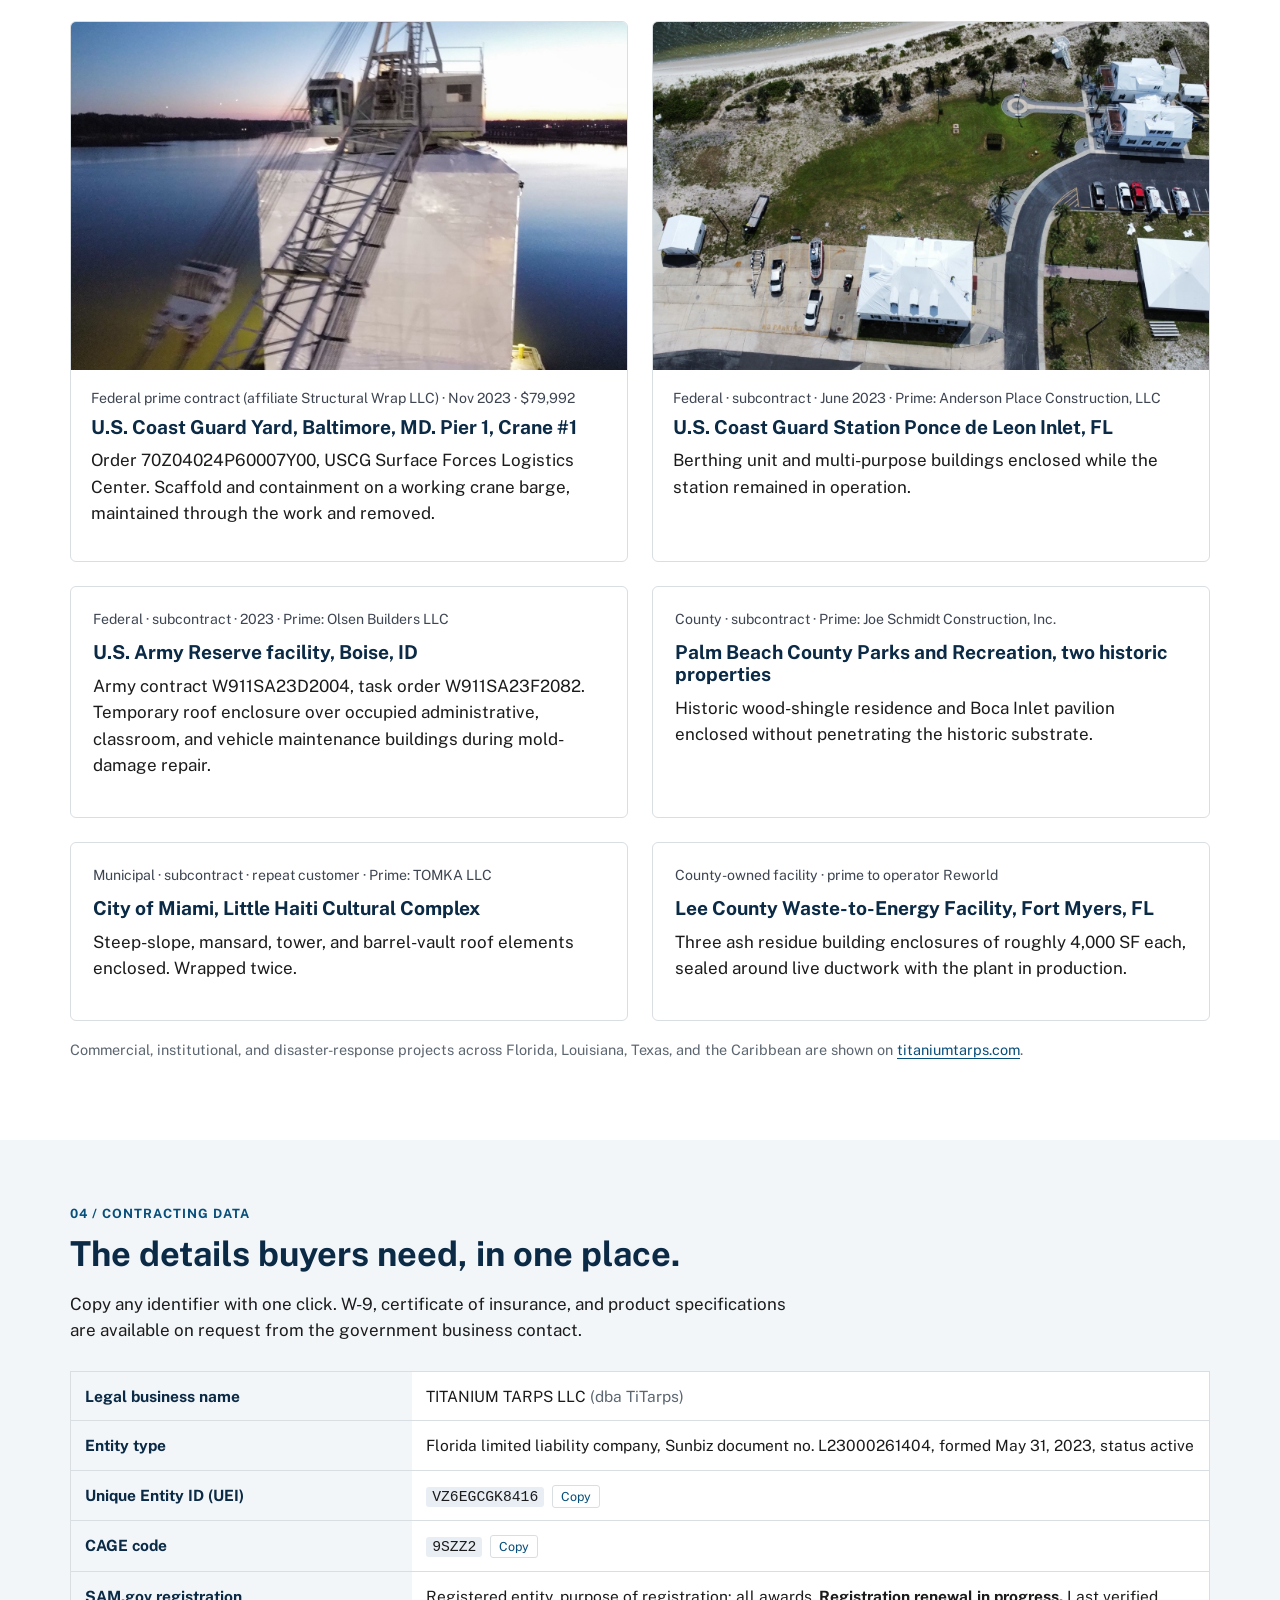
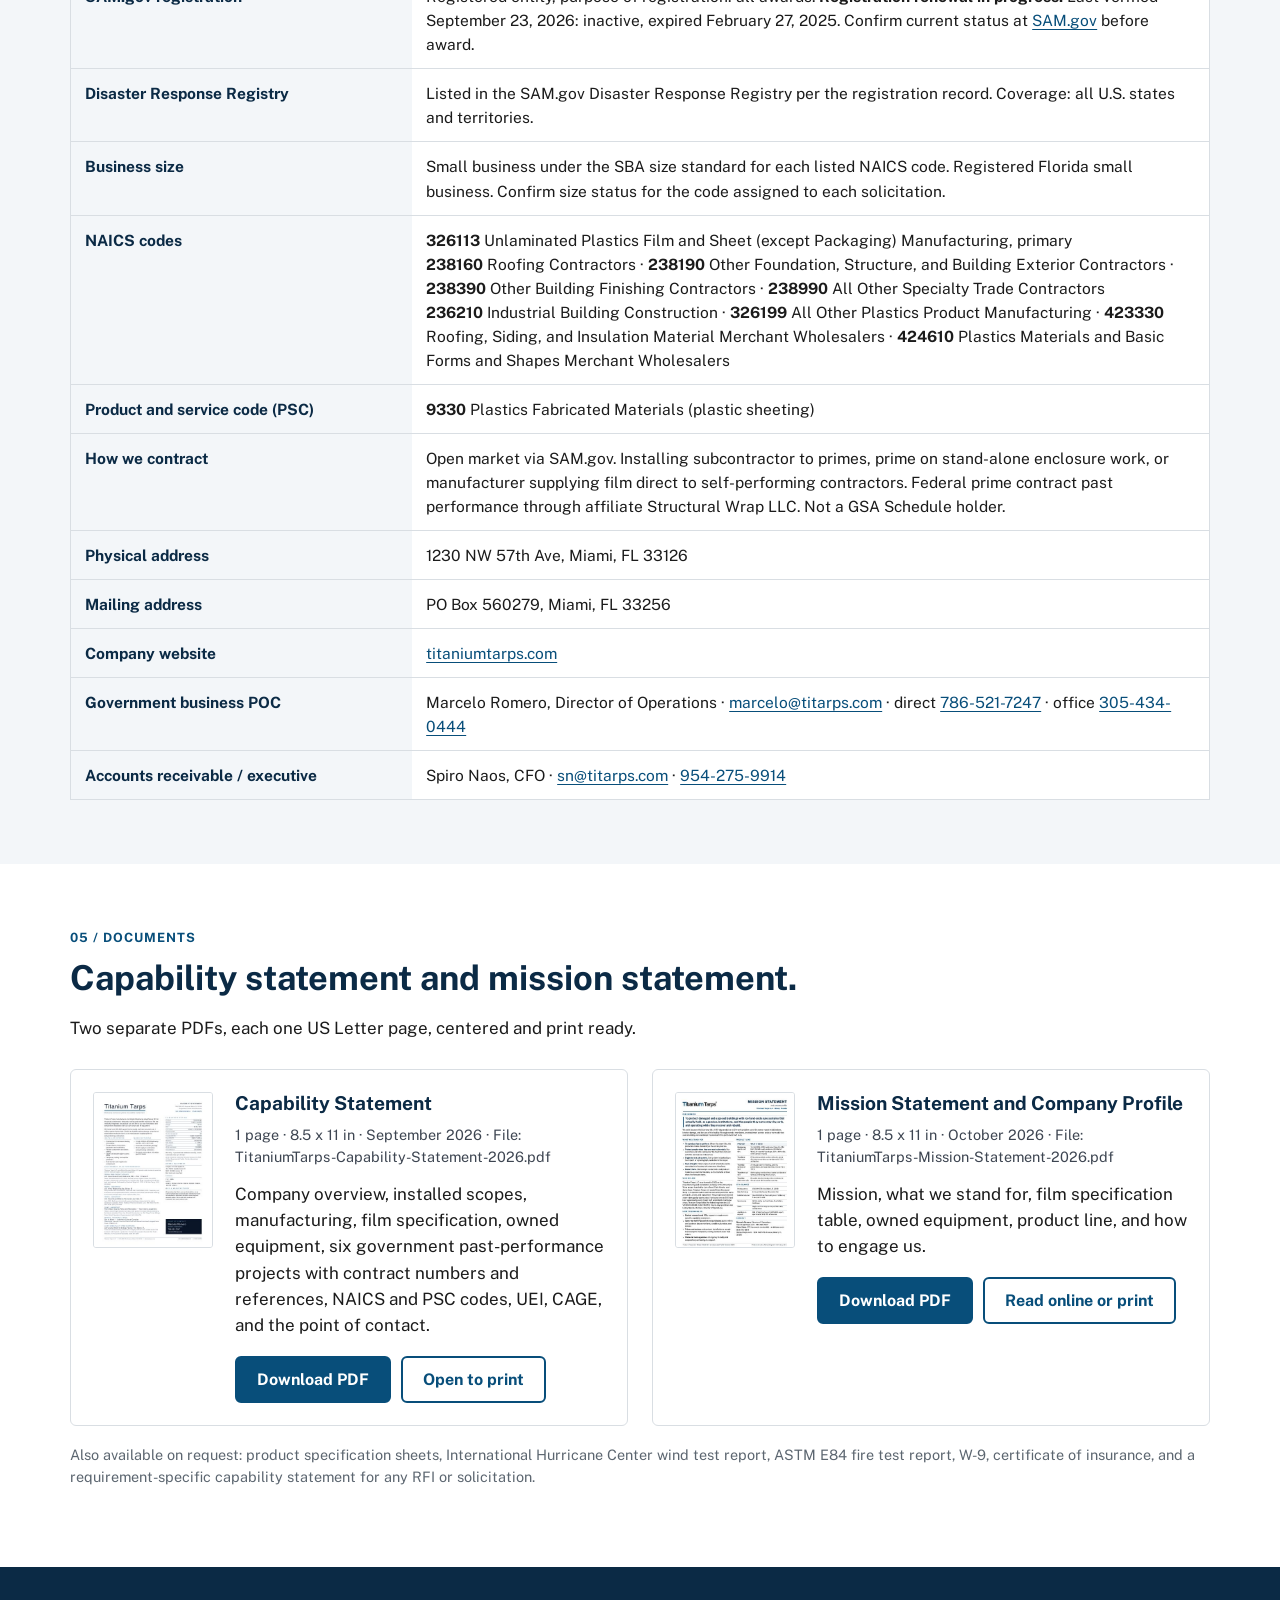
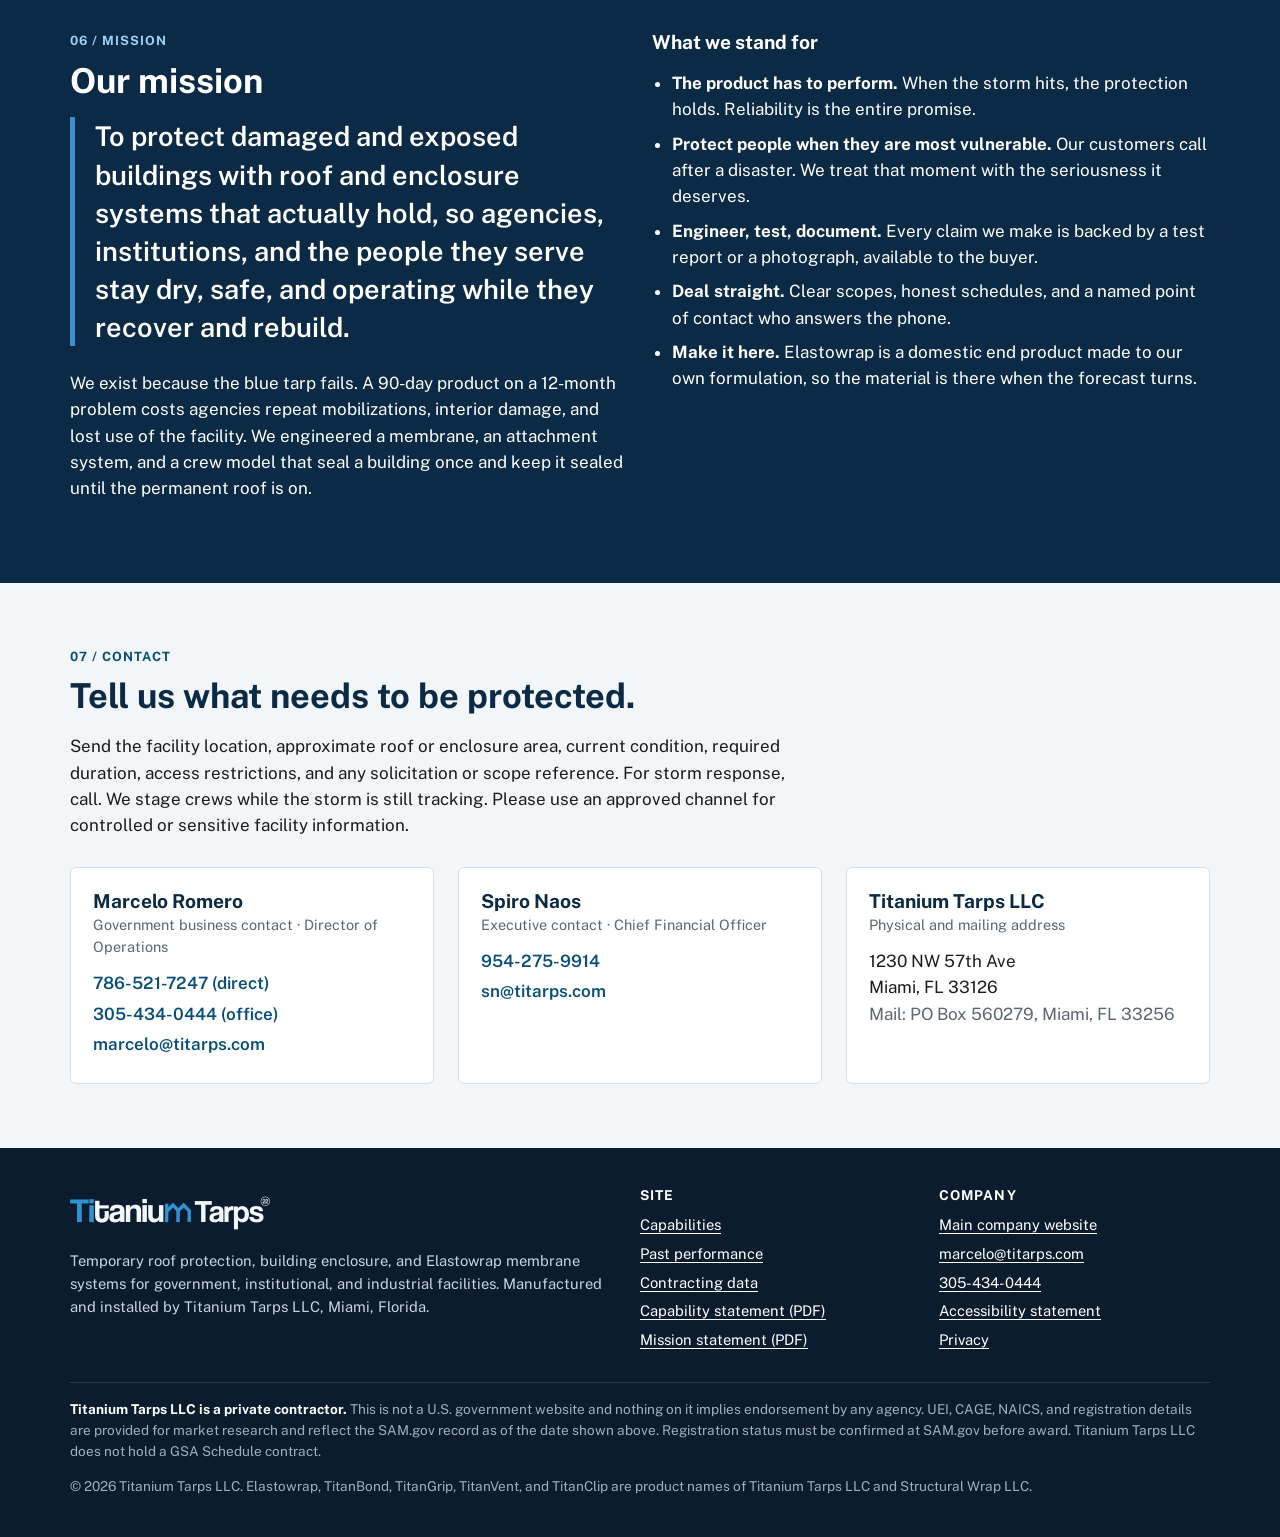
==== commit 6d12e118: "Use Larry's Sept 22 capability statement as the only capability PDF; mission statement becomes its o" ====
--- a/index.html
+++ b/index.html
@@ -5,10 +5,10 @@
 <meta name="viewport" content="width=device-width, initial-scale=1">
 <title>Titanium Tarps LLC | Government Capabilities: Temporary Roof Protection and Building Enclosure</title>
 <meta name="description" content="Titanium Tarps LLC (UEI VZ6EGCGK8416, CAGE 9SZZ2), Miami, Florida. Temporary roof protection, building and scaffold enclosure, interior containment, and Elastowrap membrane supply for federal, state, and local facilities. Download the capability statement.">
-<link rel="canonical" href="https://ljbond7.github.io/titarps-gov/">
+<link rel="canonical" href="https://titarps.us/">
 <meta property="og:title" content="Titanium Tarps LLC | Government Capabilities">
 <meta property="og:description" content="Temporary roof protection and building enclosure for government facilities, disaster recovery, and active construction. UEI VZ6EGCGK8416, CAGE 9SZZ2.">
-<meta property="og:image" content="https://ljbond7.github.io/titarps-gov/assets/img/gov-tower-after.jpg">
+<meta property="og:image" content="https://titarps.us/assets/img/gov-tower-after.jpg">
 <meta property="og:type" content="website">
 <link rel="icon" type="image/png" sizes="32x32" href="assets/logo/favicon-32.png">
 <link rel="preconnect" href="https://fonts.googleapis.com">
@@ -21,8 +21,8 @@
   "@type":"Organization",
   "name":"Titanium Tarps LLC",
   "alternateName":"TiTarps",
-  "url":"https://ljbond7.github.io/titarps-gov/",
-  "logo":"https://ljbond7.github.io/titarps-gov/assets/logo/logo.png",
+  "url":"https://titarps.us/",
+  "logo":"https://titarps.us/assets/logo/logo.png",
   "telephone":"+1-305-434-0444",
   "email":"marcelo@titarps.com",
   "address":{"@type":"PostalAddress","streetAddress":"1230 NW 57th Ave","addressLocality":"Miami","addressRegion":"FL","postalCode":"33126","addressCountry":"US"},
@@ -79,7 +79,7 @@
         </a>
         <a class="btn btn--ghost" href="#contact">Contact government business POC</a>
       </div>
-      <p class="small" style="color:#bcd3e6;margin:0">Two-page PDF, US Letter, print ready. <a href="capability-statement.html" style="color:#fff">Read the HTML version</a>.</p>
+      <p class="small" style="color:#bcd3e6;margin:0">One-page PDF, US Letter, print ready. <a href="docs/TitaniumTarps-Mission-Statement-2026.pdf" style="color:#fff">Mission statement (PDF)</a>.</p>
     </div>
     <figure class="hero__img">
       <img src="assets/img/gov-tower-after.jpg" alt="Crane barge at the U.S. Coast Guard Yard in Baltimore fully enclosed in white Titanium Tarps containment" width="1600" height="1067">
@@ -190,7 +190,7 @@
     <div class="sec__head">
       <p class="eyebrow">03 / Government past performance</p>
       <h2>Federal, county, and municipal work.</h2>
-      <p>Titanium Tarps LLC and affiliate Structural Wrap LLC operate under common ownership with the same principals, crews, and equipment. The contracting entity and role are stated for each project. Reference contacts are listed in the <a href="docs/TitaniumTarps-Capability-Statement-2026.pdf">capability statement PDF</a>.</p>
+      <p>Titanium Tarps LLC and affiliate Structural Wrap LLC operate under common ownership with the same principals, crews, and equipment. The contracting entity and role are stated for each project. Reference contacts are listed in the <a href="docs/TitaniumTarps-Capability-Statement-2026.pdf">capability statement</a>.</p>
     </div>
     <div class="grid-2">
       <article class="card card--photo">
@@ -271,18 +271,18 @@
     <div class="sec__head">
       <p class="eyebrow">05 / Documents</p>
       <h2>Capability statement and mission statement.</h2>
-      <p>One PDF, two US Letter pages, centered and print ready. Page 1 is the capability statement. Page 2 is the mission statement and company profile.</p>
+      <p>Two separate PDFs, each one US Letter page, centered and print ready.</p>
     </div>
     <div class="grid-2">
       <div class="doc">
         <div class="doc__thumb"><img src="assets/img/capstatement-p1.jpg" alt="Thumbnail of the capability statement, page 1" loading="lazy"></div>
         <div>
           <h3>Capability Statement</h3>
-          <p class="doc__meta">Page 1 of the PDF · 8.5 x 11 in · Updated October 2026 · File: TitaniumTarps-Capability-Statement-2026.pdf</p>
-          <p>Installed scopes, manufacturing, six government past-performance projects with contract numbers and references, NAICS and PSC codes, UEI, CAGE, and the government business contact.</p>
+          <p class="doc__meta">1 page · 8.5 x 11 in · September 2026 · File: TitaniumTarps-Capability-Statement-2026.pdf</p>
+          <p>Company overview, installed scopes, manufacturing, film specification, owned equipment, six government past-performance projects with contract numbers and references, NAICS and PSC codes, UEI, CAGE, and the point of contact.</p>
           <div class="doc__actions">
             <a class="btn btn--primary" href="docs/TitaniumTarps-Capability-Statement-2026.pdf" download>Download PDF</a>
-            <a class="btn btn--outline" href="capability-statement.html">Read online or print</a>
+            <a class="btn btn--outline" href="docs/TitaniumTarps-Capability-Statement-2026.pdf" target="_blank" rel="noopener">Open to print</a>
           </div>
         </div>
       </div>
@@ -290,11 +290,11 @@
         <div class="doc__thumb"><img src="assets/img/capstatement-p2.jpg" alt="Thumbnail of the mission statement and company profile, page 2" loading="lazy"></div>
         <div>
           <h3>Mission Statement and Company Profile</h3>
-          <p class="doc__meta">Page 2 of the same PDF · 8.5 x 11 in · Updated October 2026</p>
+          <p class="doc__meta">1 page · 8.5 x 11 in · October 2026 · File: TitaniumTarps-Mission-Statement-2026.pdf</p>
           <p>Mission, what we stand for, film specification table, owned equipment, product line, and how to engage us.</p>
           <div class="doc__actions">
-            <a class="btn btn--primary" href="docs/TitaniumTarps-Capability-Statement-2026.pdf#page=2">Open page 2 (PDF)</a>
-            <a class="btn btn--outline" href="capability-statement.html#mission">Read online or print</a>
+            <a class="btn btn--primary" href="docs/TitaniumTarps-Mission-Statement-2026.pdf" download>Download PDF</a>
+            <a class="btn btn--outline" href="mission-statement.html">Read online or print</a>
           </div>
         </div>
       </div>
@@ -370,7 +370,7 @@
           <li><a href="#performance">Past performance</a></li>
           <li><a href="#data">Contracting data</a></li>
           <li><a href="docs/TitaniumTarps-Capability-Statement-2026.pdf">Capability statement (PDF)</a></li>
-          <li><a href="capability-statement.html">Capability statement (HTML)</a></li>
+          <li><a href="docs/TitaniumTarps-Mission-Statement-2026.pdf">Mission statement (PDF)</a></li>
         </ul>
       </div>
       <div>
